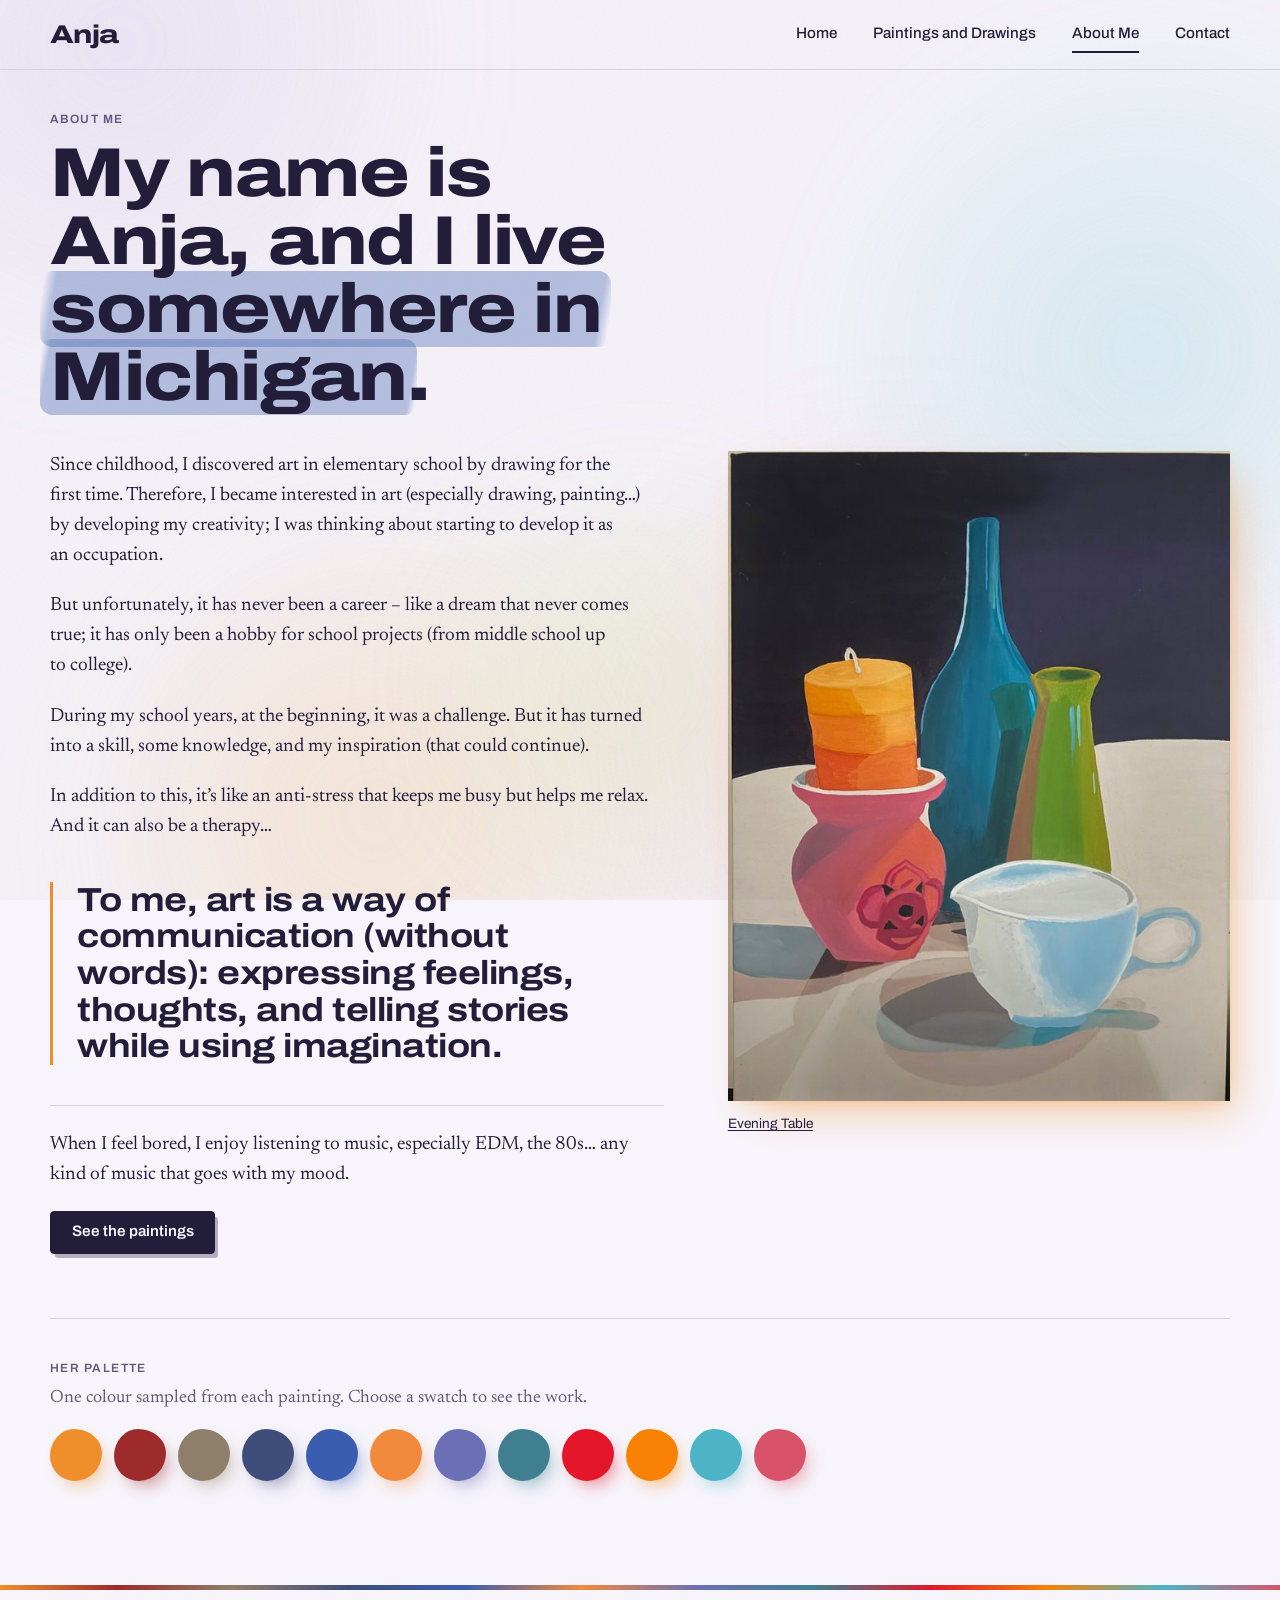
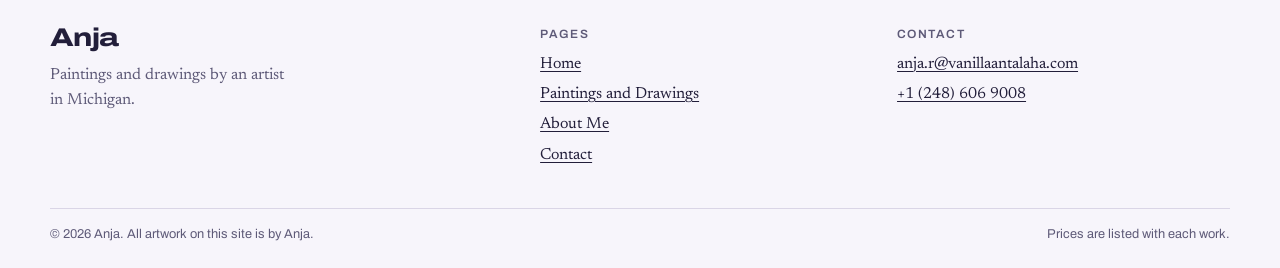
==== about.html @ b8c17cd6 "Prepare for listed prices Replace "Price on request" with a "Price coming soon" placeholder, drop th" ====
<!DOCTYPE html>
<html lang="en">
<head>
  <meta charset="utf-8">
  <meta name="viewport" content="width=device-width, initial-scale=1">
  <title>About Me | Anja</title>
  <meta name="description" content="Anja lives in Michigan. Art has been a hobby since her first drawing in elementary school, and a way of communicating without words.">
  <meta property="og:type" content="website">
  <meta property="og:title" content="About Me | Anja">
  <meta property="og:description" content="Anja lives in Michigan. Art has been a hobby since her first drawing in elementary school, and a way of communicating without words.">
  <meta property="og:image" content="images/og.jpg">
  <meta name="twitter:card" content="summary_large_image">
  <link rel="icon" href="favicon.svg" type="image/svg+xml">
  <link rel="preconnect" href="https://fonts.googleapis.com">
  <link rel="preconnect" href="https://fonts.gstatic.com" crossorigin>
  <link href="https://fonts.googleapis.com/css2?family=Archivo:ital,wdth,wght@0,100..125,400..800&amp;family=Newsreader:ital,opsz,wght@0,6..72,300..600;1,6..72,300..600&amp;display=swap" rel="stylesheet">
  <link rel="stylesheet" href="css/styles.css">
  <script>document.documentElement.classList.add('js')</script>
  <script src="js/main.js" defer></script>
</head>
<body>
  <a class="skip-link" href="#main">Skip to content</a>

  <div class="washes" aria-hidden="true">
    <span class="wash wash--1"></span>
    <span class="wash wash--2"></span>
    <span class="wash wash--3"></span>
    <span class="wash wash--4"></span>
    <span class="wash wash--5"></span>
  </div>

  <header class="site-header">
    <div class="wrap">
      <a class="wordmark" href="index.html">Anja</a>
      <button class="nav-toggle" type="button" aria-expanded="false" aria-controls="site-nav">
        <span class="nav-toggle-bars" aria-hidden="true"></span>
        <span class="nav-toggle-label">Menu</span>
      </button>
      <nav class="site-nav" id="site-nav" aria-label="Main">
        <ul role="list">
          <li><a href="index.html">Home</a></li>
          <li><a href="paintings.html">Paintings and Drawings</a></li>
          <li><a href="about.html" aria-current="page">About Me</a></li>
          <li><a href="contact.html">Contact</a></li>
        </ul>
      </nav>
    </div>
  </header>

  <main id="main">
    <div class="wrap">

      <div class="page-head">
        <p class="eyebrow">About me</p>
        <h1>My name is Anja, and I live <span class="mark" style="--accent:#3b5db0">somewhere in Michigan</span>.</h1>
      </div>

      <div class="about">
        <div class="prose">
          <p>Since childhood, I discovered art in elementary school by drawing for the first time. Therefore, I became interested in art (especially drawing, painting…) by developing my creativity; I was thinking about starting to develop it as an occupation.</p>
          <p>But unfortunately, it has never been a career – like a dream that never comes true; it has only been a hobby for school projects (from middle school up to college).</p>
          <p>During my school years, at the beginning, it was a challenge. But it has turned into a skill, some knowledge, and my inspiration (that could continue).</p>
          <p>In addition to this, it’s like an anti-stress that keeps me busy but helps me relax. And it can also be a therapy…</p>
          <blockquote class="pullquote" style="--accent:#ef8f2c">To me, art is a way of communication (without words): expressing feelings, thoughts, and telling stories while using imagination.</blockquote>
          <p class="about-music">When I feel bored, I enjoy listening to music, especially EDM, the 80s… any kind of music that goes with my mood.</p>
          <p><a class="btn" href="paintings.html">See the paintings</a></p>
        </div>

        <aside class="about-aside">
          <figure class="art-figure" style="--accent:#ef8f2c">
            <img src="images/artworks/evening-table-thumb.jpg" srcset="images/artworks/evening-table-thumb.jpg 618w, images/artworks/evening-table.jpg 1236w" sizes="(min-width: 900px) 480px, 90vw" width="618" height="800" alt="Evening Table: a candle in a pink pot beside a tall blue bottle, a green vase, and a white creamer on a white table" fetchpriority="high">
            <figcaption><a href="paintings.html#evening-table">Evening Table</a></figcaption>
          </figure>
        </aside>
      </div>

      <section class="palette-section" aria-labelledby="palette-title">
        <p class="eyebrow" id="palette-title">Her palette</p>
        <p class="muted">One colour sampled from each painting. Choose a swatch to see the work.</p>
        <ul class="palette" role="list">
            <li><a href="paintings.html#evening-table" style="--accent:#ef8f2c" title="Evening Table"><span class="visually-hidden">Evening Table</span></a></li>
            <li><a href="paintings.html#pear-and-red-bowl" style="--accent:#9e2b2b" title="Pear and Red Bowl"><span class="visually-hidden">Pear and Red Bowl</span></a></li>
            <li><a href="paintings.html#study-in-grey" style="--accent:#8f7f6a" title="Study in Grey"><span class="visually-hidden">Study in Grey</span></a></li>
            <li><a href="paintings.html#blue-sphere" style="--accent:#3f4d7a" title="Blue Sphere"><span class="visually-hidden">Blue Sphere</span></a></li>
            <li><a href="paintings.html#clouds-over-the-valley" style="--accent:#3b5db0" title="Clouds over the Valley"><span class="visually-hidden">Clouds over the Valley</span></a></li>
            <li><a href="paintings.html#skyline-at-dusk" style="--accent:#f28a3d" title="Skyline at Dusk"><span class="visually-hidden">Skyline at Dusk</span></a></li>
            <li><a href="paintings.html#blue-hills" style="--accent:#6b6fb5" title="Blue Hills"><span class="visually-hidden">Blue Hills</span></a></li>
            <li><a href="paintings.html#current" style="--accent:#3f7f8f" title="Current"><span class="visually-hidden">Current</span></a></li>
            <li><a href="paintings.html#quilt-star" style="--accent:#e3162a" title="Quilt Star"><span class="visually-hidden">Quilt Star</span></a></li>
            <li><a href="paintings.html#arches" style="--accent:#f98104" title="Arches"><span class="visually-hidden">Arches</span></a></li>
            <li><a href="paintings.html#blue-lily" style="--accent:#4db3c6" title="Blue Lily"><span class="visually-hidden">Blue Lily</span></a></li>
            <li><a href="paintings.html#two-tulips" style="--accent:#d8536a" title="Two Tulips"><span class="visually-hidden">Two Tulips</span></a></li>
        </ul>
      </section>

    </div>
  </main>

  <footer class="site-footer">
    <div class="wrap">
      <div class="footer-grid">
        <div>
          <a class="wordmark" href="index.html">Anja</a>
          <p class="footer-note">Paintings and drawings by an artist in Michigan.</p>
        </div>
        <div>
          <p class="eyebrow">Pages</p>
          <ul role="list">
            <li><a href="index.html">Home</a></li>
            <li><a href="paintings.html">Paintings and Drawings</a></li>
            <li><a href="about.html">About Me</a></li>
            <li><a href="contact.html">Contact</a></li>
          </ul>
        </div>
        <div>
          <p class="eyebrow">Contact</p>
          <ul role="list">
            <li><a href="mailto:anja.r@vanillaantalaha.com">anja.r@vanillaantalaha.com</a></li>
            <li><a href="tel:+12486069008">+1 (248) 606 9008</a></li>
          </ul>
        </div>
      </div>
      <div class="footer-bottom">
        <span>© 2026 Anja. All artwork on this site is by Anja.</span>
        <span>Prices are listed with each work.</span>
      </div>
    </div>
  </footer>
</body>
</html>
---- css/styles.css ----
/* =============================================================
   Anja — paintings and drawings
   Light theme. Display type: Archivo. Body type: Newsreader.
   Signature: every artwork casts a shadow tinted with its own colour,
   the way objects do in Anja's still lifes.
   ============================================================= */

@layer reset, base, layout, components, utilities;

/* ---------- Reset ---------- */
@layer reset {
  *, *::before, *::after { box-sizing: border-box; }
  * { margin: 0; }
  html { -webkit-text-size-adjust: 100%; }
  body { min-height: 100dvh; }
  img, svg, picture { display: block; max-width: 100%; height: auto; }
  button, input, select, textarea { font: inherit; color: inherit; }
  button { background: none; border: 0; padding: 0; cursor: pointer; }
  ul[role="list"], ol[role="list"] { list-style: none; padding: 0; }
  a { color: inherit; }
  dialog { padding: 0; border: 0; }
  figure { margin: 0; }
}

/* ---------- Tokens and base type ---------- */
@layer base {
  :root {
    --paper: #f7f5fb;
    --paper-deep: #eeebf6;
    --ink: #221e3a;
    --ink-soft: #5e5a78;
    --line: #dad5e6;
    --lilac: #c9b8e8;
    --teal: #2c9dbb;
    --pink: #e5607c;
    --accent: var(--ink-soft);

    --font-display: "Archivo", "Helvetica Neue", Arial, sans-serif;
    --font-body: "Newsreader", Georgia, "Times New Roman", serif;

    --wrap: 1180px;
    --gutter: clamp(1rem, 4vw, 2.5rem);
    --space-1: .25rem;
    --space-2: .5rem;
    --space-3: .75rem;
    --space-4: 1rem;
    --space-5: 1.5rem;
    --space-6: 2.5rem;
    --space-7: 4rem;
    --space-8: 6.5rem;

    --dur: 520ms;
    --dur-fast: 240ms;
    --ease: cubic-bezier(.2, .7, .2, 1);
    --radius: 4px;

    color-scheme: light;
  }

  html {
    background: var(--paper);
    color: var(--ink);
    scroll-behavior: smooth;
  }
  @media (prefers-reduced-motion: reduce) {
    html { scroll-behavior: auto; }
  }

  body {
    font-family: var(--font-body);
    font-size: 1.125rem;
    font-optical-sizing: auto;
    line-height: 1.55;
    -webkit-font-smoothing: antialiased;
  }

  h1, h2, h3 {
    font-family: var(--font-display);
    font-weight: 800;
    font-stretch: 125%;
    line-height: .98;
    letter-spacing: -.02em;
    text-wrap: balance;
    overflow-wrap: break-word;
  }
  h1 { font-size: clamp(2.4rem, 5.4vw, 4.6rem); font-stretch: 118%; }
  h2 { font-size: clamp(1.9rem, 3.6vw, 3rem); font-weight: 700; font-stretch: 115%; }
  h3 { font-size: 1.25rem; font-weight: 700; font-stretch: 110%; letter-spacing: -.01em; line-height: 1.15; }
  p { text-wrap: pretty; }

  a { text-decoration-thickness: 1px; text-underline-offset: .16em; }
  a:hover { text-decoration-color: var(--accent); }

  :focus-visible { outline: 3px solid var(--ink); outline-offset: 3px; border-radius: 2px; }
  ::selection { background: var(--lilac); color: var(--ink); }

  .eyebrow {
    font-family: var(--font-display);
    font-stretch: 100%;
    font-size: .75rem;
    font-weight: 600;
    letter-spacing: .12em;
    text-transform: uppercase;
    color: var(--ink-soft);
  }
  .lede { font-size: clamp(1.2rem, 1.6vw, 1.4rem); color: var(--ink-soft); max-width: 40ch; }
  .prose { max-width: 62ch; font-size: 1.2rem; }
  .prose p + p { margin-top: 1.1em; }
  .muted { color: var(--ink-soft); }
}

/* ---------- Page layout ---------- */
@layer layout {
  .wrap { width: min(100% - 2 * var(--gutter), var(--wrap)); margin-inline: auto; }

  .skip-link {
    position: absolute; left: var(--gutter); top: -100px; z-index: 100;
    background: var(--ink); color: var(--paper);
    font-family: var(--font-display); font-weight: 600;
    padding: .6em 1em; border-radius: var(--radius); text-decoration: none;
  }
  .skip-link:focus { top: var(--space-3); }

  .site-header { position: relative; z-index: 20; padding-block: var(--space-4); border-bottom: 1px solid var(--line); }
  .site-header .wrap { display: flex; align-items: center; justify-content: space-between; gap: var(--space-4); }
  .wordmark {
    font-family: var(--font-display); font-weight: 800; font-stretch: 125%;
    font-size: 1.6rem; letter-spacing: -.02em; line-height: 1; text-decoration: none;
  }
  .site-nav ul { display: flex; gap: clamp(1rem, 3vw, 2.25rem); }
  .site-nav a {
    display: inline-block; font-family: var(--font-display); font-weight: 500; font-size: .95rem;
    text-decoration: none; padding-block: .35rem; border-bottom: 2px solid transparent;
    transition: border-color var(--dur-fast) var(--ease);
  }
  .site-nav a:hover { border-bottom-color: var(--line); }
  .site-nav a[aria-current="page"] { border-bottom-color: var(--ink); }

  .nav-toggle {
    display: none; align-items: center; gap: .6rem;
    font-family: var(--font-display); font-weight: 600; font-size: .9rem;
    padding: .5rem .8rem; border: 1.5px solid var(--line); border-radius: var(--radius);
  }
  .nav-toggle-bars { display: inline-block; width: 16px; height: 2px; background: currentColor; box-shadow: 0 -5px 0 currentColor, 0 5px 0 currentColor; }

  @media (max-width: 719px) {
    .nav-toggle { display: inline-flex; }
    html.js .site-nav {
      display: none; position: absolute; left: 0; right: 0; top: 100%;
      background: var(--paper); border-bottom: 1px solid var(--line);
      padding: var(--space-4) var(--gutter) var(--space-5);
    }
    html.js .site-nav[data-open] { display: block; }
    .site-nav ul { flex-direction: column; gap: var(--space-3); }
    .site-nav a { font-size: 1.15rem; }
    html:not(.js) .site-header .wrap { flex-wrap: wrap; }
  }

  main { padding-block: var(--space-6) var(--space-8); }
  .section + .section { margin-top: var(--space-8); }
  .section-head { display: flex; align-items: end; justify-content: space-between; flex-wrap: wrap; gap: var(--space-4); margin-bottom: var(--space-5); }
  .section-head .eyebrow { margin-bottom: var(--space-2); }
  .page-head { margin-bottom: var(--space-6); max-width: 60ch; }
  .page-head .eyebrow { margin-bottom: var(--space-3); }
  .page-head .lede { margin-top: var(--space-4); }

  .site-footer { border-top: 1px solid var(--line); padding-block: var(--space-6) var(--space-5); font-size: 1rem; }
  .footer-grid { display: grid; grid-template-columns: 1.4fr 1fr 1fr; gap: var(--space-5); }
  .footer-grid .eyebrow { margin-bottom: var(--space-2); }
  .footer-grid ul { display: grid; gap: .35rem; }
  .footer-note { color: var(--ink-soft); max-width: 30ch; margin-top: var(--space-2); }
  .footer-bottom {
    margin-top: var(--space-6); padding-top: var(--space-4); border-top: 1px solid var(--line);
    display: flex; justify-content: space-between; flex-wrap: wrap; gap: var(--space-3);
    font-family: var(--font-display); font-size: .8rem; color: var(--ink-soft);
  }
  @media (max-width: 719px) { .footer-grid { grid-template-columns: 1fr; } }
}

/* ---------- Components ---------- */
@layer components {
  /* Tinted shadows. Each of these carries its own --accent (inline or set by script). */
  .work, .shelf-item, .art-figure, .lightbox, .btn, .contact-item {
    --shadow-tint: rgba(34, 30, 58, .18);
    --shadow-tint-soft: rgba(34, 30, 58, .1);
  }
  @supports (color: color-mix(in oklab, red 50%, transparent)) {
    .work, .shelf-item, .art-figure, .lightbox, .btn, .contact-item {
      --shadow-tint: color-mix(in oklab, var(--accent) 46%, transparent);
      --shadow-tint-soft: color-mix(in oklab, var(--accent) 24%, transparent);
    }
  }

  /* Buttons */
  .btn {
    display: inline-flex; align-items: center; gap: .5em;
    font-family: var(--font-display); font-weight: 600; font-size: .95rem; line-height: 1;
    padding: .85em 1.35em; border-radius: var(--radius);
    background: var(--ink); color: var(--paper); text-decoration: none;
    border: 1.5px solid var(--ink);
    box-shadow: 4px 5px 0 -1px var(--shadow-tint);
    transition: transform var(--dur-fast) var(--ease), box-shadow var(--dur-fast) var(--ease);
  }
  .btn:hover { transform: translate(-1px, -2px); box-shadow: 7px 9px 0 -1px var(--shadow-tint); }
  .btn:active { transform: none; box-shadow: 2px 2px 0 -1px var(--shadow-tint); }
  .btn--ghost { background: transparent; color: var(--ink); }
  .btn--small { font-size: .85rem; padding: .7em 1.1em; }

  /* Hero: her words, and three works standing on a table */
  .hero {
    display: grid; grid-template-columns: 1fr 1.15fr;
    gap: clamp(var(--space-6), 5vw, var(--space-8));
    align-items: center; padding-block: var(--space-4) var(--space-6);
  }
  .hero h1 { font-size: clamp(2.1rem, 4.3vw, 3.9rem); }
  .hero-attrib { margin-top: var(--space-4); font-family: var(--font-display); font-weight: 500; font-size: 1.05rem; color: var(--ink-soft); }
  .hero-sub { margin-top: var(--space-5); }
  .hero-actions { display: flex; flex-wrap: wrap; gap: var(--space-3); margin-top: var(--space-6); }

  .shelf { position: relative; isolation: isolate; aspect-ratio: 5 / 4; --table: 12%; }
  .shelf::before {
    content: ""; position: absolute; z-index: 0; left: -6%; right: -6%; bottom: var(--table);
    height: 1px; background: var(--line);
  }
  .shelf::after {
    content: ""; position: absolute; z-index: 0; left: -6%; right: -6%; bottom: 0; height: var(--table);
    background: linear-gradient(90deg, rgba(201, 184, 232, .5), rgba(44, 157, 187, .26) 55%, rgba(229, 96, 124, .22));
    -webkit-mask-image: linear-gradient(#000, transparent);
    mask-image: linear-gradient(#000, transparent);
  }
  .shelf-item {
    position: absolute; bottom: var(--table); left: var(--x); width: var(--w); z-index: var(--z, 1);
    transform: rotate(var(--rot, 0deg)); transform-origin: 50% 100%;
  }
  .shelf-item img { width: 100%; box-shadow: 12px 18px 36px -12px var(--shadow-tint), 3px 5px 10px -4px var(--shadow-tint-soft); }

  @media (max-width: 899px) {
    .hero { grid-template-columns: 1fr; }
    .shelf { max-width: 560px; margin-top: var(--space-5); }
  }
  @media (prefers-reduced-motion: no-preference) {
    html.js .shelf-item { animation: land 900ms var(--ease) both; animation-delay: var(--delay, 0ms); }
    html.js .shelf-item img { animation: settle 900ms var(--ease) both; animation-delay: var(--delay, 0ms); }
    @keyframes land {
      from { opacity: 0; transform: translateY(-32px) rotate(var(--rot, 0deg)); }
      to { opacity: 1; transform: translateY(0) rotate(var(--rot, 0deg)); }
    }
    @keyframes settle {
      from { box-shadow: 2px 3px 6px -3px var(--shadow-tint), 0 0 0 0 var(--shadow-tint-soft); }
      to { box-shadow: 12px 18px 36px -12px var(--shadow-tint), 3px 5px 10px -4px var(--shadow-tint-soft); }
    }
  }

  /* Work cards */
  .works { display: grid; grid-template-columns: 1fr; gap: var(--space-7) var(--space-5); grid-auto-flow: dense; }
  @media (min-width: 640px) {
    .works { grid-template-columns: repeat(2, 1fr); }
    .work--landscape { grid-column: span 2; }
  }
  @media (min-width: 1024px) { .works { grid-template-columns: repeat(3, 1fr); } }
  .works--featured { gap: var(--space-6) var(--space-5); grid-template-columns: repeat(2, 1fr); }
  @media (min-width: 900px) { .works--featured { grid-template-columns: repeat(4, 1fr); } }
  .works--featured .work--landscape { grid-column: auto; }

  .work { display: flex; flex-direction: column; gap: var(--space-3); }
  .work-link { display: block; text-decoration: none; }
  /* The frame keeps every card the same height; the painting is centred inside it
     with absolute positioning so its percentage caps resolve against the frame. */
  .work-frame { position: relative; aspect-ratio: 4 / 5; }
  .work--landscape .work-frame { aspect-ratio: 8 / 5; }
  .works--featured .work--landscape .work-frame { aspect-ratio: 4 / 5; }
  .work-frame img {
    position: absolute; inset: 0; margin: auto;
    max-width: 90%; max-height: 90%; width: auto; height: auto;
    box-shadow: 10px 16px 32px -10px var(--shadow-tint), 2px 4px 8px -4px var(--shadow-tint-soft);
    transition: transform var(--dur-fast) var(--ease), box-shadow var(--dur-fast) var(--ease);
  }
  .work-link:hover img, .work-link:focus-visible img {
    transform: translateY(-6px);
    box-shadow: 18px 30px 46px -14px var(--shadow-tint-soft), 6px 10px 16px -8px var(--shadow-tint-soft);
  }
  .work-title { margin-top: var(--space-2); }
  .work-link:hover .work-title { text-decoration: underline; text-decoration-color: var(--accent); text-decoration-thickness: 2px; text-underline-offset: .12em; }
  .work-meta { display: flex; justify-content: space-between; gap: var(--space-3); font-family: var(--font-display); font-size: .85rem; color: var(--ink-soft); }
  .work-price { font-weight: 600; color: var(--ink); }
  @media (max-width: 639px) {
    .works--featured .work-meta { flex-direction: column; align-items: flex-start; gap: .15rem; }
  }
  .work-desc { font-size: 1rem; color: var(--ink-soft); }
  .work-actions { margin-top: auto; padding-top: var(--space-2); }

  /* Filters */
  .filters { display: flex; flex-wrap: wrap; align-items: center; gap: var(--space-2); margin-bottom: var(--space-6); }
  .chip {
    font-family: var(--font-display); font-weight: 600; font-size: .85rem;
    padding: .55em 1em; border: 1.5px solid var(--line); border-radius: 999px;
    transition: background-color var(--dur-fast), color var(--dur-fast), border-color var(--dur-fast);
  }
  .chip:hover { border-color: var(--ink-soft); }
  .chip[aria-pressed="true"] { background: var(--ink); color: var(--paper); border-color: var(--ink); }
  .filter-count { margin-left: auto; font-family: var(--font-display); font-size: .85rem; color: var(--ink-soft); }
  html:not(.js) .filters { display: none; }

  /* Lightbox */
  .lightbox { width: 100dvw; height: 100dvh; max-width: none; max-height: none; background: transparent; color: var(--ink); overflow: hidden; }
  .lightbox::backdrop { background: transparent; }
  .lightbox-tint { position: fixed; inset: 0; background: var(--paper); }
  @supports (color: color-mix(in oklab, red 50%, transparent)) {
    .lightbox-tint { background: color-mix(in oklab, var(--accent) 14%, var(--paper)); }
  }
  .lightbox-body {
    position: relative; z-index: 1; height: 100%;
    width: min(100% - 2 * var(--gutter), var(--wrap)); margin-inline: auto;
    display: grid; grid-template-columns: 1.25fr 1fr; gap: var(--space-7);
    align-items: center; padding-block: var(--space-7);
  }
  .lightbox-figure { display: grid; place-items: center; height: 100%; min-height: 0; }
  .lightbox-figure img {
    max-width: 100%; max-height: min(78dvh, 100%); width: auto; height: auto;
    box-shadow: 18px 26px 50px -14px var(--shadow-tint), 4px 8px 14px -6px var(--shadow-tint-soft);
  }
  .lightbox-info { max-width: 42ch; }
  .lightbox-info h2 { margin-top: var(--space-2); font-size: clamp(1.9rem, 3vw, 2.6rem); }
  .lightbox-info h2:focus-visible { outline: none; }
  .lightbox-desc { margin-top: var(--space-4); }
  .lightbox-price { margin-top: var(--space-4); font-family: var(--font-display); font-weight: 600; }
  .lightbox-actions { margin-top: var(--space-5); display: flex; flex-wrap: wrap; align-items: center; gap: var(--space-3); }
  .lightbox-email { font-size: .95rem; color: var(--ink-soft); }
  .lightbox-close {
    position: absolute; top: var(--space-4); right: 0; z-index: 2;
    display: inline-flex; align-items: center; gap: .5rem;
    font-family: var(--font-display); font-weight: 600; font-size: .9rem;
    padding: .5rem .8rem; border: 1.5px solid var(--line); border-radius: var(--radius); background: var(--paper);
  }
  .lightbox-close:hover { border-color: var(--ink); }
  .lightbox-nav { position: absolute; bottom: var(--space-4); right: 0; display: flex; align-items: center; gap: var(--space-2); font-family: var(--font-display); font-size: .85rem; color: var(--ink-soft); }
  .lightbox-nav button { width: 44px; height: 44px; display: grid; place-items: center; border: 1.5px solid var(--line); border-radius: 999px; background: var(--paper); }
  .lightbox-nav button:hover { border-color: var(--ink); }
  .lightbox-nav svg { width: 18px; height: 18px; }
  @media (max-width: 899px) {
    .lightbox { overflow: auto; }
    .lightbox-body { grid-template-columns: 1fr; height: auto; min-height: 100%; align-content: start; gap: var(--space-5); padding-block: var(--space-7) var(--space-7); }
    .lightbox-figure { height: auto; }
    .lightbox-figure img { max-height: 56dvh; }
    .lightbox-nav { position: static; margin-top: var(--space-4); }
  }
  body:has(dialog[open]) { overflow: hidden; }
  @media (prefers-reduced-motion: no-preference) {
    .lightbox[open] .lightbox-tint { animation: fade var(--dur) var(--ease) both; }
    .lightbox[open] .lightbox-figure img { animation: rise var(--dur) var(--ease) both; }
    .lightbox[open] .lightbox-info { animation: fade var(--dur) var(--ease) both; animation-delay: 80ms; }
    @keyframes fade { from { opacity: 0; } to { opacity: 1; } }
    @keyframes rise { from { opacity: 0; transform: translateY(16px); } to { opacity: 1; transform: none; } }
  }

  /* Standalone artwork figure (About, Contact, Home teaser) */
  .art-figure { display: grid; gap: var(--space-3); }
  .art-figure img { box-shadow: 14px 20px 40px -12px var(--shadow-tint), 3px 6px 12px -5px var(--shadow-tint-soft); }
  .art-figure figcaption { font-family: var(--font-display); font-size: .85rem; color: var(--ink-soft); }
  .art-figure figcaption a { color: var(--ink); }

  /* About */
  .about { display: grid; grid-template-columns: 1.1fr .9fr; gap: var(--space-7); align-items: start; }
  .about-aside { position: sticky; top: var(--space-5); }
  .pullquote {
    margin-block: var(--space-6); padding-left: var(--space-5); border-left: 3px solid var(--accent);
    font-family: var(--font-display); font-weight: 700; font-stretch: 115%;
    font-size: clamp(1.5rem, 2.6vw, 2.2rem); line-height: 1.1; letter-spacing: -.015em; text-wrap: balance;
  }
  .about-music { margin-top: var(--space-6); padding-top: var(--space-5); border-top: 1px solid var(--line); }
  @media (max-width: 899px) {
    .about { grid-template-columns: 1fr; }
    .about-aside { position: static; max-width: 480px; }
  }

  /* Contact */
  .contact { display: grid; grid-template-columns: 1fr 1fr; gap: var(--space-7); align-items: start; }
  .contact-list { display: grid; gap: var(--space-6); }
  .contact-item .eyebrow { margin-bottom: var(--space-2); }
  .contact-link {
    display: inline-block; font-family: var(--font-display); font-weight: 700; font-stretch: 110%;
    font-size: clamp(1.35rem, 2.8vw, 2.1rem); letter-spacing: -.015em; line-height: 1.15;
    text-decoration: none; border-bottom: 3px solid var(--line); overflow-wrap: anywhere;
    transition: border-color var(--dur-fast) var(--ease);
  }
  .contact-link:hover { border-bottom-color: var(--accent); }
  .contact-actions { margin-top: var(--space-3); display: flex; gap: var(--space-3); flex-wrap: wrap; }
  .contact-note { color: var(--ink-soft); max-width: 36ch; }
  @media (max-width: 899px) {
    .contact { grid-template-columns: 1fr; }
    .contact .art-figure { max-width: 480px; }
  }

  /* Home: about teaser and contact band */
  .teaser { display: grid; grid-template-columns: .8fr 1.2fr; gap: var(--space-7); align-items: center; }
  .teaser .prose { font-size: 1.25rem; }
  .teaser .btn { margin-top: var(--space-5); }
  @media (max-width: 899px) {
    .teaser { grid-template-columns: 1fr; }
    .teaser .art-figure { max-width: 420px; }
  }
  .band {
    display: flex; flex-wrap: wrap; align-items: center; justify-content: space-between; gap: var(--space-5);
    padding: var(--space-6); background: var(--paper-deep); border-radius: 8px;
  }
  .band h2 { font-size: clamp(1.6rem, 2.8vw, 2.4rem); }
  .band p { margin-top: var(--space-2); color: var(--ink-soft); }
  .band-contact { display: grid; gap: var(--space-2); font-family: var(--font-display); font-weight: 600; }
  .band-contact a { text-decoration: none; border-bottom: 2px solid var(--line); }
  .band-contact a:hover { border-bottom-color: var(--ink); }
}

/* ---------- Utilities ---------- */
@layer utilities {
  .visually-hidden {
    position: absolute !important; width: 1px; height: 1px; margin: -1px; padding: 0;
    overflow: hidden; clip: rect(0 0 0 0); clip-path: inset(50%); white-space: nowrap; border: 0;
  }
  [hidden] { display: none !important; }
  @media (prefers-reduced-motion: no-preference) {
    html.js .reveal { opacity: 0; transform: translateY(14px); transition: opacity var(--dur) var(--ease), transform var(--dur) var(--ease); }
    html.js .reveal.is-visible { opacity: 1; transform: none; }
  }
}

/* =============================================================
   Expressive layer: washes, grain, brushstroke, ribbon, tilt,
   cursor, marks, palette. All motion sits behind reduced-motion.
   ============================================================= */
@layer base {
  body { overflow-x: clip; position: relative; }
  /* Paper grain over everything (the lightbox lives in the top layer above it) */
  body::after {
    content: ""; position: fixed; inset: 0; z-index: 50; pointer-events: none;
    opacity: .32; mix-blend-mode: multiply; background-size: 220px 220px;
    background-image: url("data:image/svg+xml,%3Csvg xmlns='http://www.w3.org/2000/svg' width='220' height='220'%3E%3Cfilter id='n'%3E%3CfeTurbulence type='fractalNoise' baseFrequency='.9' numOctaves='2' stitchTiles='stitch'/%3E%3CfeColorMatrix values='0 0 0 0 0  0 0 0 0 0  0 0 0 0 0  0 0 0 .09 0'/%3E%3C/filter%3E%3Crect width='100%25' height='100%25' filter='url(%23n)'/%3E%3C/svg%3E");
  }
}

@layer components {
  /* Drifting watercolor washes behind the page */
  .washes { position: fixed; inset: 0; z-index: -1; overflow: hidden; pointer-events: none; }
  .wash {
    position: absolute; width: 52vmax; height: 52vmax; border-radius: 50%;
    filter: blur(64px); opacity: .27; will-change: transform;
    background: radial-gradient(circle at 45% 45%, var(--c), transparent 66%);
  }
  .wash--1 { --c: #c9b8e8; top: -20vmax; left: -14vmax; }
  .wash--2 { --c: #7fd0e2; top: 4vmax; right: -18vmax; }
  .wash--3 { --c: #f7b86e; bottom: -22vmax; left: 6vmax; }
  .wash--4 { --c: #f4a3b6; bottom: -16vmax; right: 2vmax; }
  .wash--5 { --c: #cde68a; top: 38vmax; left: 34vmax; width: 34vmax; height: 34vmax; opacity: .26; }
  @media (prefers-reduced-motion: no-preference) {
    .wash { animation: drift 40s ease-in-out infinite alternate; }
    .wash--2 { animation-duration: 52s; animation-delay: -14s; }
    .wash--3 { animation-duration: 46s; animation-delay: -6s; }
    .wash--4 { animation-duration: 58s; animation-delay: -22s; }
    .wash--5 { animation-duration: 36s; animation-delay: -9s; }
    @keyframes drift {
      from { transform: translate(0, 0) scale(1); }
      50% { transform: translate(7vmax, -5vmax) scale(1.18); }
      to { transform: translate(-5vmax, 7vmax) scale(.94); }
    }
  }

  /* Hero: words rise in one by one, then a brushstroke draws itself under her last words */
  .w { display: inline-block; }
  @media (prefers-reduced-motion: no-preference) {
    html.js h1 .w { opacity: 0; transform: translateY(.45em) rotate(1.5deg); animation: word-rise 700ms var(--ease) forwards; animation-delay: calc(var(--i, 0) * 55ms); }
    @keyframes word-rise { to { opacity: 1; transform: none; } }
  }
  .stroke { position: relative; display: inline-block; isolation: isolate; white-space: nowrap; }
  .stroke-svg { position: absolute; z-index: -1; left: -3%; bottom: -.06em; width: 106%; max-width: none; height: .38em; overflow: visible; }
  .stroke-svg path {
    fill: none; stroke: #ef8f2c; stroke-width: 12; stroke-linecap: round; stroke-linejoin: round;
    vector-effect: non-scaling-stroke; opacity: .8;
  }
  @media (prefers-reduced-motion: no-preference) {
    html.js .stroke-svg path { stroke-dasharray: 100; stroke-dashoffset: 100; animation: draw 1s var(--ease) 900ms forwards; }
    @keyframes draw { to { stroke-dashoffset: 0; } }
  }

  /* Hero shelf: the paintings shift with the cursor at three depths */
  .shelf-item img {
    transform: translate(calc(var(--px, 0) * var(--depth, 8) * 1px), calc(var(--py, 0) * var(--depth, 8) * 1px));
    transition: transform 600ms cubic-bezier(.2, .8, .2, 1);
  }

  /* Slanted ribbon of her subjects */
  .ribbon-wrap { overflow: clip; padding-block: var(--space-6) var(--space-6); }
  .ribbon-wrap + .section { margin-top: var(--space-4); }
  .ribbon {
    width: 110vw; margin-left: calc(50% - 55vw); transform: rotate(-2deg);
    background: var(--ink); color: var(--paper); overflow: hidden; padding-block: .55em;
    box-shadow: 8px 12px 0 -2px rgba(201, 184, 232, .55);
  }
  .ribbon-track { display: flex; width: max-content; gap: 0; }
  .ribbon-track span {
    display: inline-flex; align-items: center; gap: 1.2rem; padding-right: 1.2rem;
    font-family: var(--font-display); font-weight: 700; font-stretch: 122%; letter-spacing: -.01em;
    font-size: clamp(1.4rem, 3.4vw, 2.6rem); line-height: 1; white-space: nowrap;
  }
  .ribbon-track i { width: .5em; height: .5em; border-radius: 50%; background: var(--dot); flex: none; }
  @media (prefers-reduced-motion: no-preference) {
    .ribbon-track { animation: ticker 34s linear infinite; }
    .ribbon:hover .ribbon-track { animation-play-state: paused; }
    @keyframes ticker { to { transform: translateX(-50%); } }
  }

  /* Gallery cards: perspective tilt that follows the cursor; staggered reveal */
  .work-frame { perspective: 900px; }
  .work-frame img {
    transform: translateY(var(--lift, 0px)) rotateX(var(--rx, 0deg)) rotateY(var(--ry, 0deg));
    transition: transform 220ms var(--ease), box-shadow 260ms var(--ease);
  }
  .work-link:hover .work-frame, .work-link:focus-visible .work-frame { --lift: -8px; }
  .work-link:hover img, .work-link:focus-visible img {
    transform: translateY(var(--lift, 0px)) rotateX(var(--rx, 0deg)) rotateY(var(--ry, 0deg));
  }
  .work-swatch { display: inline-block; width: .7em; height: .7em; border-radius: 50%; background: var(--accent); margin-right: .45em; vertical-align: -.02em; }

  /* Filter chips carry their subject's colour */
  .chip[data-filter]:not([data-filter="all"])::before { content: ""; display: inline-block; width: .55em; height: .55em; border-radius: 50%; margin-right: .5em; background: var(--dot, var(--ink-soft)); vertical-align: .02em; }
  .chip[data-filter="still-life"] { --dot: #ef8f2c; }
  .chip[data-filter="landscape"] { --dot: #3b5db0; }
  .chip[data-filter="abstract"] { --dot: #e3162a; }
  .chip[data-filter="flowers"] { --dot: #d8536a; }

  /* Lightbox: the colour blooms out from the centre */
  @media (prefers-reduced-motion: no-preference) {
    .lightbox[open] .lightbox-tint { animation: bloom 700ms var(--ease) both; }
    @keyframes bloom { from { clip-path: circle(0% at 50% 50%); } to { clip-path: circle(120% at 50% 50%); } }
  }

  /* Marker highlight inside headings */
  .mark {
    padding: 0 .14em; margin: 0 -.14em; border-radius: .18em; box-decoration-break: clone; -webkit-box-decoration-break: clone;
    background: linear-gradient(100deg, transparent 1%, var(--mark) 3%, var(--mark) 97%, transparent 99%);
    --mark: rgba(201, 184, 232, .55);
  }
  @supports (color: color-mix(in oklab, red 50%, transparent)) {
    .mark { --mark: color-mix(in oklab, var(--accent) 34%, transparent); }
  }

  /* Standalone figures float gently */
  @media (prefers-reduced-motion: no-preference) {
    .art-figure img { animation: float 7s ease-in-out infinite; }
    @keyframes float { 50% { transform: translateY(-9px); } }
  }

  /* Palette strip: one swatch per painting */
  .palette-section { margin-top: var(--space-7); padding-top: var(--space-6); border-top: 1px solid var(--line); }
  .palette-section .eyebrow { margin-bottom: var(--space-2); }
  .palette { display: flex; flex-wrap: wrap; gap: var(--space-3); margin-top: var(--space-4); }
  .palette a {
    display: block; width: 52px; height: 52px; background: var(--accent);
    border-radius: 46% 54% 52% 48% / 52% 46% 54% 48%;
    box-shadow: 6px 9px 18px -6px var(--shadow-tint);
    transition: transform var(--dur-fast) var(--ease), border-radius var(--dur) var(--ease);
  }
  .palette a { --shadow-tint: rgba(34, 30, 58, .25); }
  @supports (color: color-mix(in oklab, red 50%, transparent)) { .palette a { --shadow-tint: color-mix(in oklab, var(--accent) 55%, transparent); } }
  .palette a:hover, .palette a:focus-visible { transform: translateY(-6px) rotate(-6deg); border-radius: 50%; }

  /* Footer: a bar of all twelve accents */
  .site-footer { border-top: 0; position: relative; }
  .site-footer::before {
    content: ""; position: absolute; top: 0; left: 0; right: 0; height: 5px;
    background: linear-gradient(90deg, #ef8f2c, #9e2b2b, #8f7f6a, #3f4d7a, #3b5db0, #f28a3d, #6b6fb5, #3f7f8f, #e3162a, #f98104, #4db3c6, #d8536a);
  }

  /* Cursor ring that takes each painting's colour (pointer devices only) */
  .cursor { display: none; }
  @media (hover: hover) and (pointer: fine) {
    .cursor {
      display: block; position: fixed; top: 0; left: 0; z-index: 60; pointer-events: none;
      width: 14px; height: 14px; border-radius: 50%; border: 2px solid var(--ink);
      transform: translate(-50%, -50%); opacity: 0; mix-blend-mode: multiply;
      transition: width 260ms var(--ease), height 260ms var(--ease), background-color 260ms, border-color 260ms, opacity 300ms;
    }
    .cursor.is-on { opacity: .9; }
    .cursor.is-art { width: 48px; height: 48px; background: var(--accent); border-color: transparent; opacity: .6; }
  }
}

@layer utilities {
  @media (prefers-reduced-motion: no-preference) {
    html.js .reveal { transition-delay: calc(var(--i, 0) * 70ms); }
  }
}
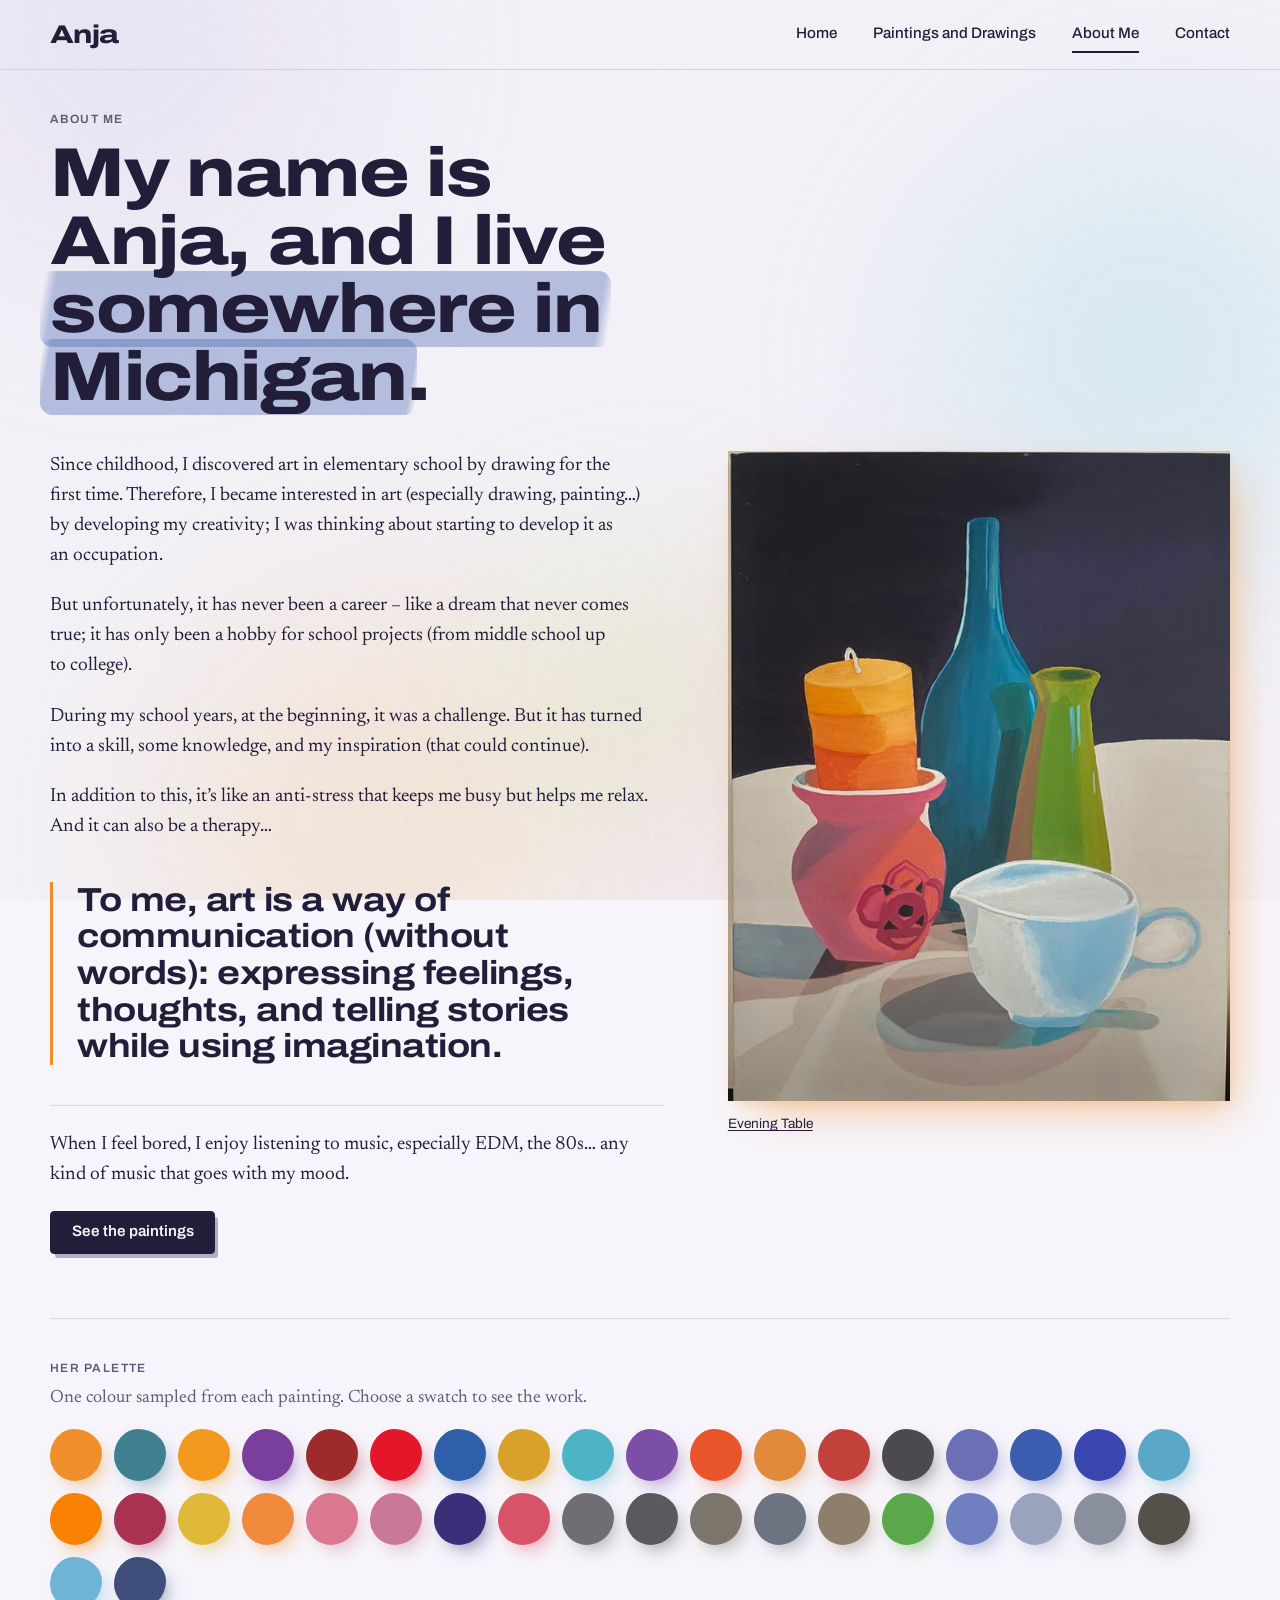
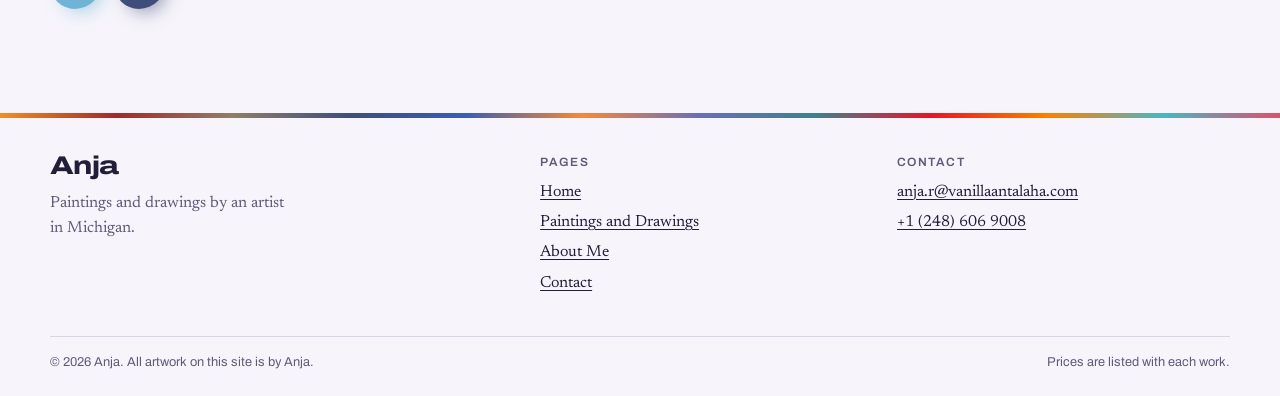
==== commit d27cd25f: "Add 26 new works and a data-driven gallery The gallery now holds 38 works in six subjects (new: Figu" ====
--- a/about.html
+++ b/about.html
@@ -77,20 +77,46 @@
       <section class="palette-section" aria-labelledby="palette-title">
         <p class="eyebrow" id="palette-title">Her palette</p>
         <p class="muted">One colour sampled from each painting. Choose a swatch to see the work.</p>
-        <ul class="palette" role="list">
+        <ul class="palette" role="list"><!-- palette:start -->
             <li><a href="paintings.html#evening-table" style="--accent:#ef8f2c" title="Evening Table"><span class="visually-hidden">Evening Table</span></a></li>
+            <li><a href="paintings.html#current" style="--accent:#3f7f8f" title="Current"><span class="visually-hidden">Current</span></a></li>
+            <li><a href="paintings.html#lilac-street" style="--accent:#f39a1e" title="Lilac Street"><span class="visually-hidden">Lilac Street</span></a></li>
+            <li><a href="paintings.html#blue-hair" style="--accent:#7a3f9d" title="Blue Hair"><span class="visually-hidden">Blue Hair</span></a></li>
             <li><a href="paintings.html#pear-and-red-bowl" style="--accent:#9e2b2b" title="Pear and Red Bowl"><span class="visually-hidden">Pear and Red Bowl</span></a></li>
+            <li><a href="paintings.html#quilt-star" style="--accent:#e3162a" title="Quilt Star"><span class="visually-hidden">Quilt Star</span></a></li>
+            <li><a href="paintings.html#moon-and-tear" style="--accent:#2f5fa8" title="Moon and Tear"><span class="visually-hidden">Moon and Tear</span></a></li>
+            <li><a href="paintings.html#hookah" style="--accent:#d9a02b" title="Hookah"><span class="visually-hidden">Hookah</span></a></li>
+            <li><a href="paintings.html#blue-lily" style="--accent:#4db3c6" title="Blue Lily"><span class="visually-hidden">Blue Lily</span></a></li>
+            <li><a href="paintings.html#violet-skyline" style="--accent:#7b4fa6" title="Violet Skyline"><span class="visually-hidden">Violet Skyline</span></a></li>
+            <li><a href="paintings.html#waves-of-color" style="--accent:#e8552b" title="Waves of Color"><span class="visually-hidden">Waves of Color</span></a></li>
+            <li><a href="paintings.html#panda-and-friends" style="--accent:#e08a3c" title="Panda and Friends"><span class="visually-hidden">Panda and Friends</span></a></li>
+            <li><a href="paintings.html#clown-on-a-swing" style="--accent:#c2413b" title="Clown on a Swing"><span class="visually-hidden">Clown on a Swing</span></a></li>
+            <li><a href="paintings.html#pitcher-and-bottle" style="--accent:#4a4a4f" title="Pitcher and Bottle"><span class="visually-hidden">Pitcher and Bottle</span></a></li>
+            <li><a href="paintings.html#blue-hills" style="--accent:#6b6fb5" title="Blue Hills"><span class="visually-hidden">Blue Hills</span></a></li>
+            <li><a href="paintings.html#clouds-over-the-valley" style="--accent:#3b5db0" title="Clouds over the Valley"><span class="visually-hidden">Clouds over the Valley</span></a></li>
+            <li><a href="paintings.html#nine-prints" style="--accent:#3a46b0" title="Nine Prints"><span class="visually-hidden">Nine Prints</span></a></li>
+            <li><a href="paintings.html#eggs-on-a-cloth" style="--accent:#5aa7c7" title="Eggs on a Cloth"><span class="visually-hidden">Eggs on a Cloth</span></a></li>
+            <li><a href="paintings.html#arches" style="--accent:#f98104" title="Arches"><span class="visually-hidden">Arches</span></a></li>
+            <li><a href="paintings.html#overlapping-vessels" style="--accent:#a8324f" title="Overlapping Vessels"><span class="visually-hidden">Overlapping Vessels</span></a></li>
+            <li><a href="paintings.html#banana-and-apple" style="--accent:#e0b93a" title="Banana and Apple"><span class="visually-hidden">Banana and Apple</span></a></li>
+            <li><a href="paintings.html#skyline-at-dusk" style="--accent:#f28a3d" title="Skyline at Dusk"><span class="visually-hidden">Skyline at Dusk</span></a></li>
+            <li><a href="paintings.html#mask-and-clown" style="--accent:#d9788f" title="Mask and Clown"><span class="visually-hidden">Mask and Clown</span></a></li>
+            <li><a href="paintings.html#color-windows" style="--accent:#c9789a" title="Color Windows"><span class="visually-hidden">Color Windows</span></a></li>
+            <li><a href="paintings.html#wine-bag-and-shoe" style="--accent:#3b2f7a" title="Wine, Bag, and Shoe"><span class="visually-hidden">Wine, Bag, and Shoe</span></a></li>
+            <li><a href="paintings.html#two-tulips" style="--accent:#d8536a" title="Two Tulips"><span class="visually-hidden">Two Tulips</span></a></li>
+            <li><a href="paintings.html#pattern-study" style="--accent:#6e6e73" title="Pattern Study"><span class="visually-hidden">Pattern Study</span></a></li>
+            <li><a href="paintings.html#dark-vessel" style="--accent:#5a5a5e" title="Dark Vessel"><span class="visually-hidden">Dark Vessel</span></a></li>
+            <li><a href="paintings.html#coffee-pot" style="--accent:#7d756b" title="Coffee Pot"><span class="visually-hidden">Coffee Pot</span></a></li>
+            <li><a href="paintings.html#pattern-in-grey" style="--accent:#6b7480" title="Pattern in Grey"><span class="visually-hidden">Pattern in Grey</span></a></li>
             <li><a href="paintings.html#study-in-grey" style="--accent:#8f7f6a" title="Study in Grey"><span class="visually-hidden">Study in Grey</span></a></li>
+            <li><a href="paintings.html#melon-and-orange" style="--accent:#5aa84a" title="Melon and Orange"><span class="visually-hidden">Melon and Orange</span></a></li>
+            <li><a href="paintings.html#blue-jug-and-striped-pot" style="--accent:#6f7fc0" title="Blue Jug and Striped Pot"><span class="visually-hidden">Blue Jug and Striped Pot</span></a></li>
+            <li><a href="paintings.html#pale-eggs" style="--accent:#9aa3bd" title="Pale Eggs"><span class="visually-hidden">Pale Eggs</span></a></li>
+            <li><a href="paintings.html#white-drapery" style="--accent:#8a8f9e" title="White Drapery"><span class="visually-hidden">White Drapery</span></a></li>
+            <li><a href="paintings.html#empty-room" style="--accent:#55504a" title="Empty Room"><span class="visually-hidden">Empty Room</span></a></li>
+            <li><a href="paintings.html#blue-folds" style="--accent:#6fb3d6" title="Blue Folds"><span class="visually-hidden">Blue Folds</span></a></li>
             <li><a href="paintings.html#blue-sphere" style="--accent:#3f4d7a" title="Blue Sphere"><span class="visually-hidden">Blue Sphere</span></a></li>
-            <li><a href="paintings.html#clouds-over-the-valley" style="--accent:#3b5db0" title="Clouds over the Valley"><span class="visually-hidden">Clouds over the Valley</span></a></li>
-            <li><a href="paintings.html#skyline-at-dusk" style="--accent:#f28a3d" title="Skyline at Dusk"><span class="visually-hidden">Skyline at Dusk</span></a></li>
-            <li><a href="paintings.html#blue-hills" style="--accent:#6b6fb5" title="Blue Hills"><span class="visually-hidden">Blue Hills</span></a></li>
-            <li><a href="paintings.html#current" style="--accent:#3f7f8f" title="Current"><span class="visually-hidden">Current</span></a></li>
-            <li><a href="paintings.html#quilt-star" style="--accent:#e3162a" title="Quilt Star"><span class="visually-hidden">Quilt Star</span></a></li>
-            <li><a href="paintings.html#arches" style="--accent:#f98104" title="Arches"><span class="visually-hidden">Arches</span></a></li>
-            <li><a href="paintings.html#blue-lily" style="--accent:#4db3c6" title="Blue Lily"><span class="visually-hidden">Blue Lily</span></a></li>
-            <li><a href="paintings.html#two-tulips" style="--accent:#d8536a" title="Two Tulips"><span class="visually-hidden">Two Tulips</span></a></li>
-        </ul>
+          <!-- palette:end --></ul>
       </section>
 
     </div>
--- a/css/styles.css
+++ b/css/styles.css
@@ -525,6 +525,8 @@
   .chip[data-filter="landscape"] { --dot: #3b5db0; }
   .chip[data-filter="abstract"] { --dot: #e3162a; }
   .chip[data-filter="flowers"] { --dot: #d8536a; }
+  .chip[data-filter="figures"] { --dot: #7a3f9d; }
+  .chip[data-filter="drawings"] { --dot: #55504a; }
 
   /* Lightbox: the colour blooms out from the centre */
   @media (prefers-reduced-motion: no-preference) {
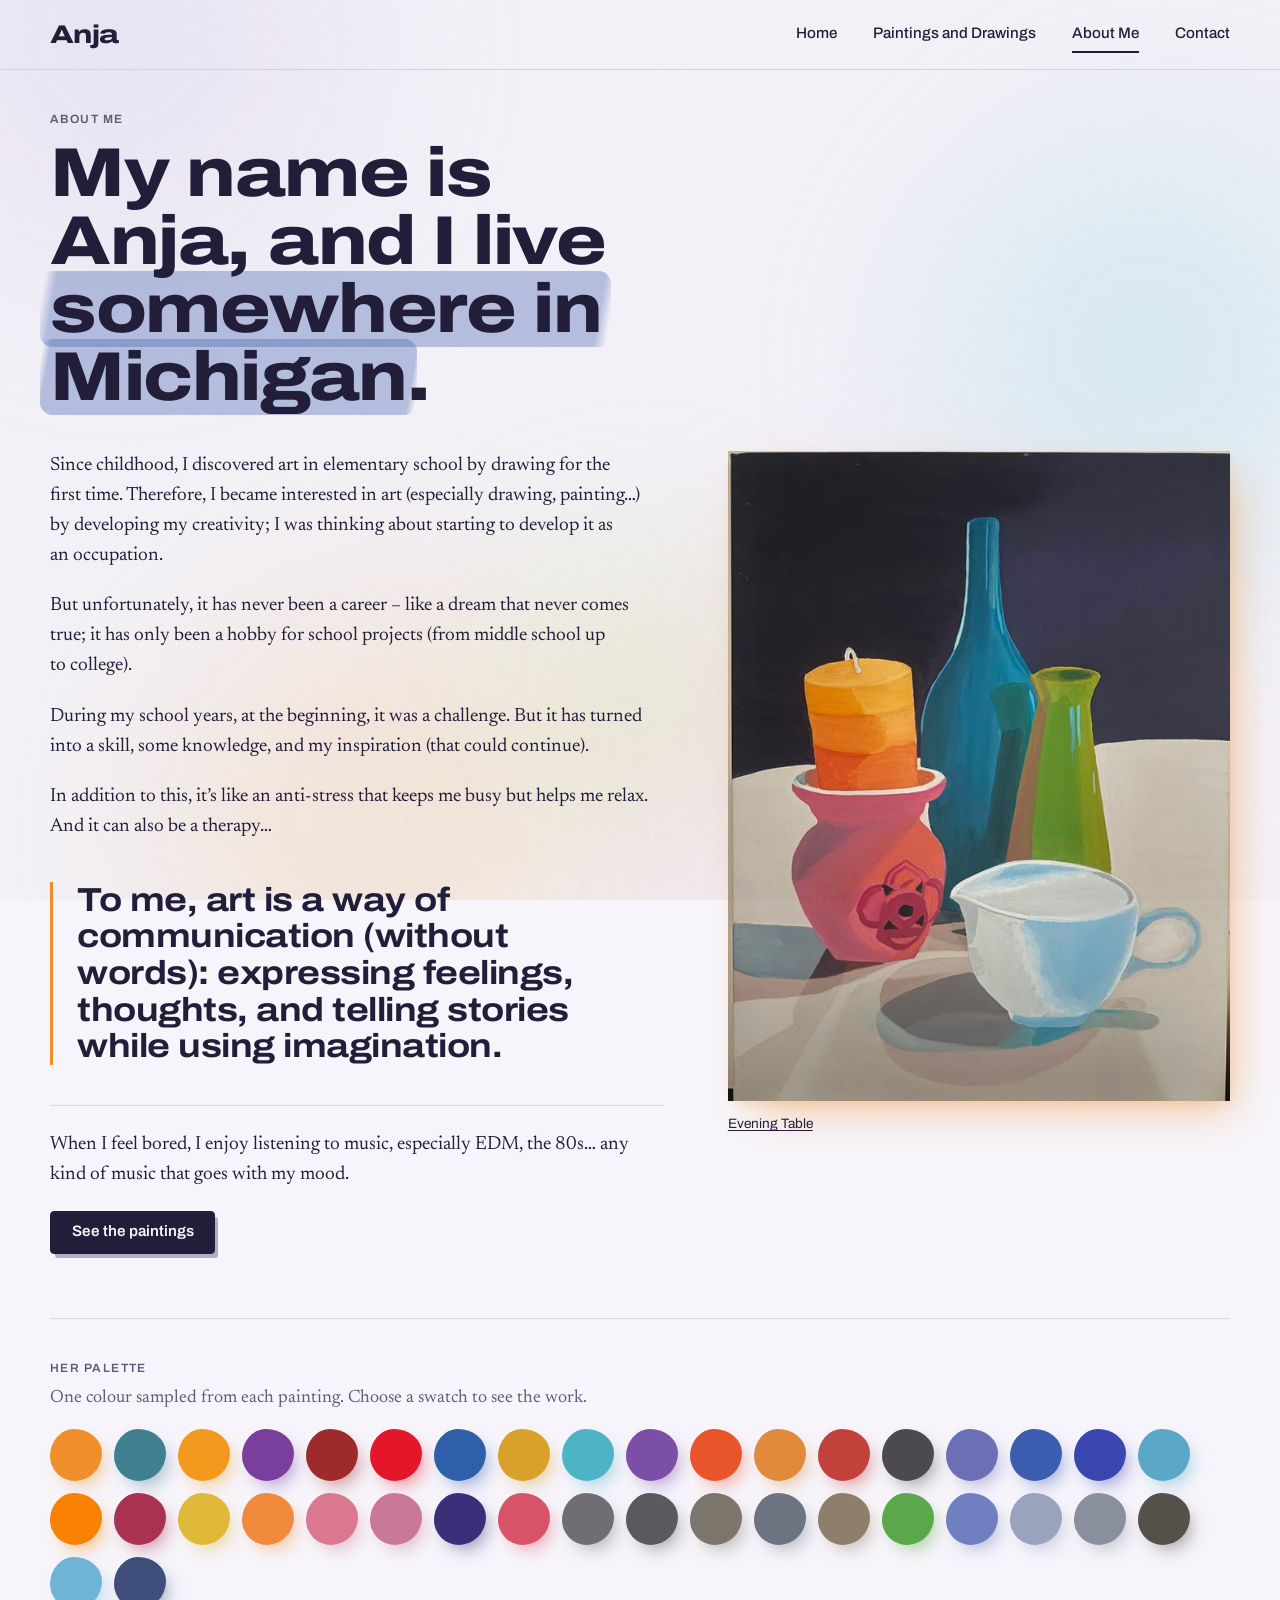
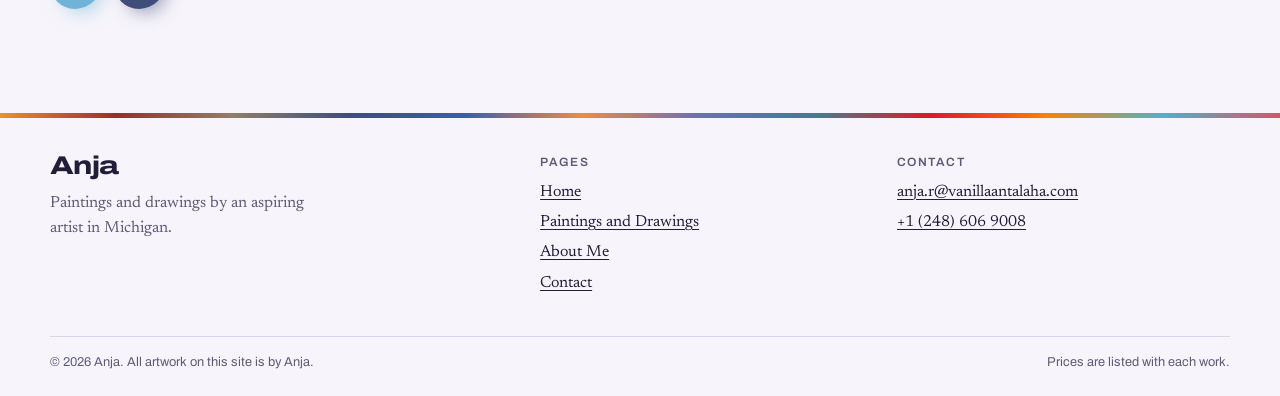
==== commit cf8abb0b: "Describe Anja as an aspiring artist Co-Authored-By: Claude Fable 5.1 <noreply@anthropic.com>" ====
--- a/about.html
+++ b/about.html
@@ -127,7 +127,7 @@
       <div class="footer-grid">
         <div>
           <a class="wordmark" href="index.html">Anja</a>
-          <p class="footer-note">Paintings and drawings by an artist in Michigan.</p>
+          <p class="footer-note">Paintings and drawings by an aspiring artist in Michigan.</p>
         </div>
         <div>
           <p class="eyebrow">Pages</p>
--- a/css/styles.css
+++ b/css/styles.css
@@ -166,6 +166,7 @@
 
   .site-footer { border-top: 1px solid var(--line); padding-block: var(--space-6) var(--space-5); font-size: 1rem; }
   .footer-grid { display: grid; grid-template-columns: 1.4fr 1fr 1fr; gap: var(--space-5); }
+  .footer-grid--two { grid-template-columns: 1.4fr 1fr; }
   .footer-grid .eyebrow { margin-bottom: var(--space-2); }
   .footer-grid ul { display: grid; gap: .35rem; }
   .footer-note { color: var(--ink-soft); max-width: 30ch; margin-top: var(--space-2); }
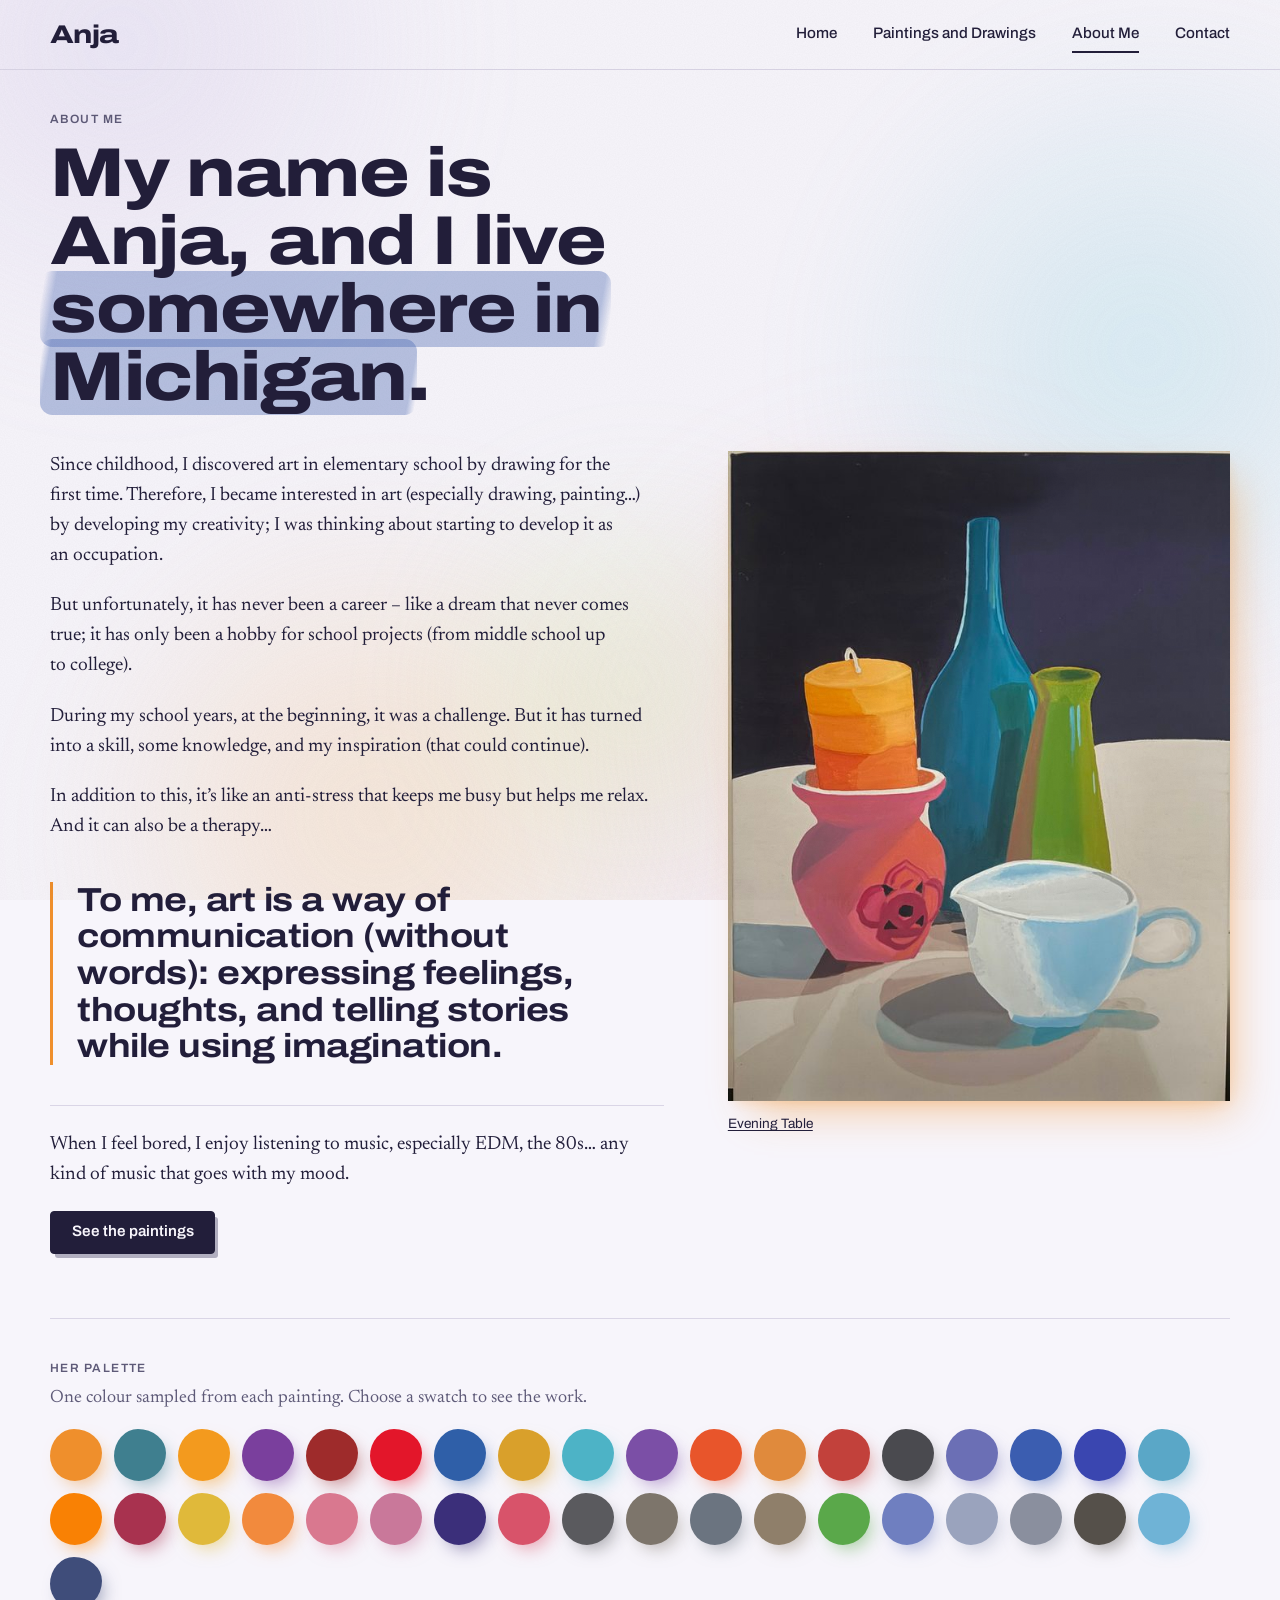
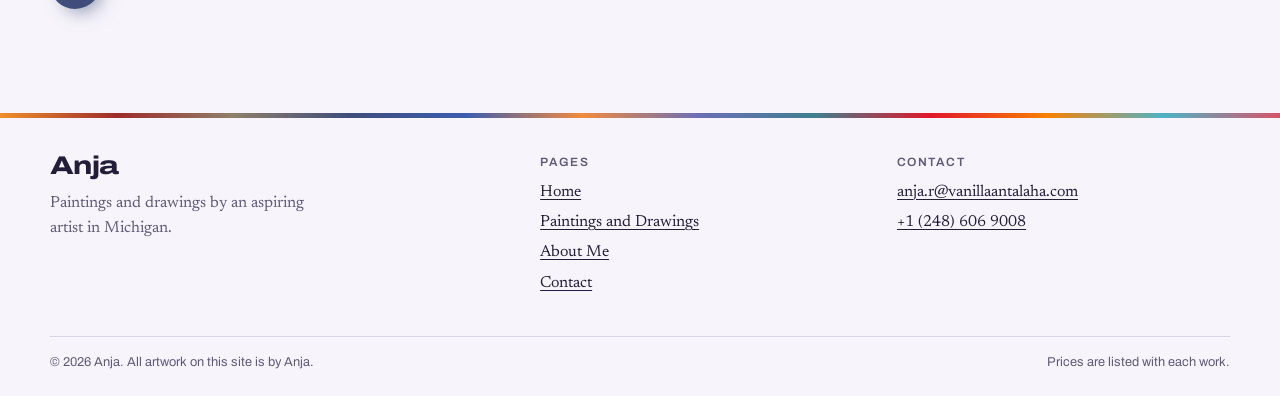
==== commit e3655b8c: "Remove Pattern Study from the gallery Co-Authored-By: Claude Fable 5.1 <noreply@anthropic.com>" ====
--- a/about.html
+++ b/about.html
@@ -104,7 +104,6 @@
             <li><a href="paintings.html#color-windows" style="--accent:#c9789a" title="Color Windows"><span class="visually-hidden">Color Windows</span></a></li>
             <li><a href="paintings.html#wine-bag-and-shoe" style="--accent:#3b2f7a" title="Wine, Bag, and Shoe"><span class="visually-hidden">Wine, Bag, and Shoe</span></a></li>
             <li><a href="paintings.html#two-tulips" style="--accent:#d8536a" title="Two Tulips"><span class="visually-hidden">Two Tulips</span></a></li>
-            <li><a href="paintings.html#pattern-study" style="--accent:#6e6e73" title="Pattern Study"><span class="visually-hidden">Pattern Study</span></a></li>
             <li><a href="paintings.html#dark-vessel" style="--accent:#5a5a5e" title="Dark Vessel"><span class="visually-hidden">Dark Vessel</span></a></li>
             <li><a href="paintings.html#coffee-pot" style="--accent:#7d756b" title="Coffee Pot"><span class="visually-hidden">Coffee Pot</span></a></li>
             <li><a href="paintings.html#pattern-in-grey" style="--accent:#6b7480" title="Pattern in Grey"><span class="visually-hidden">Pattern in Grey</span></a></li>
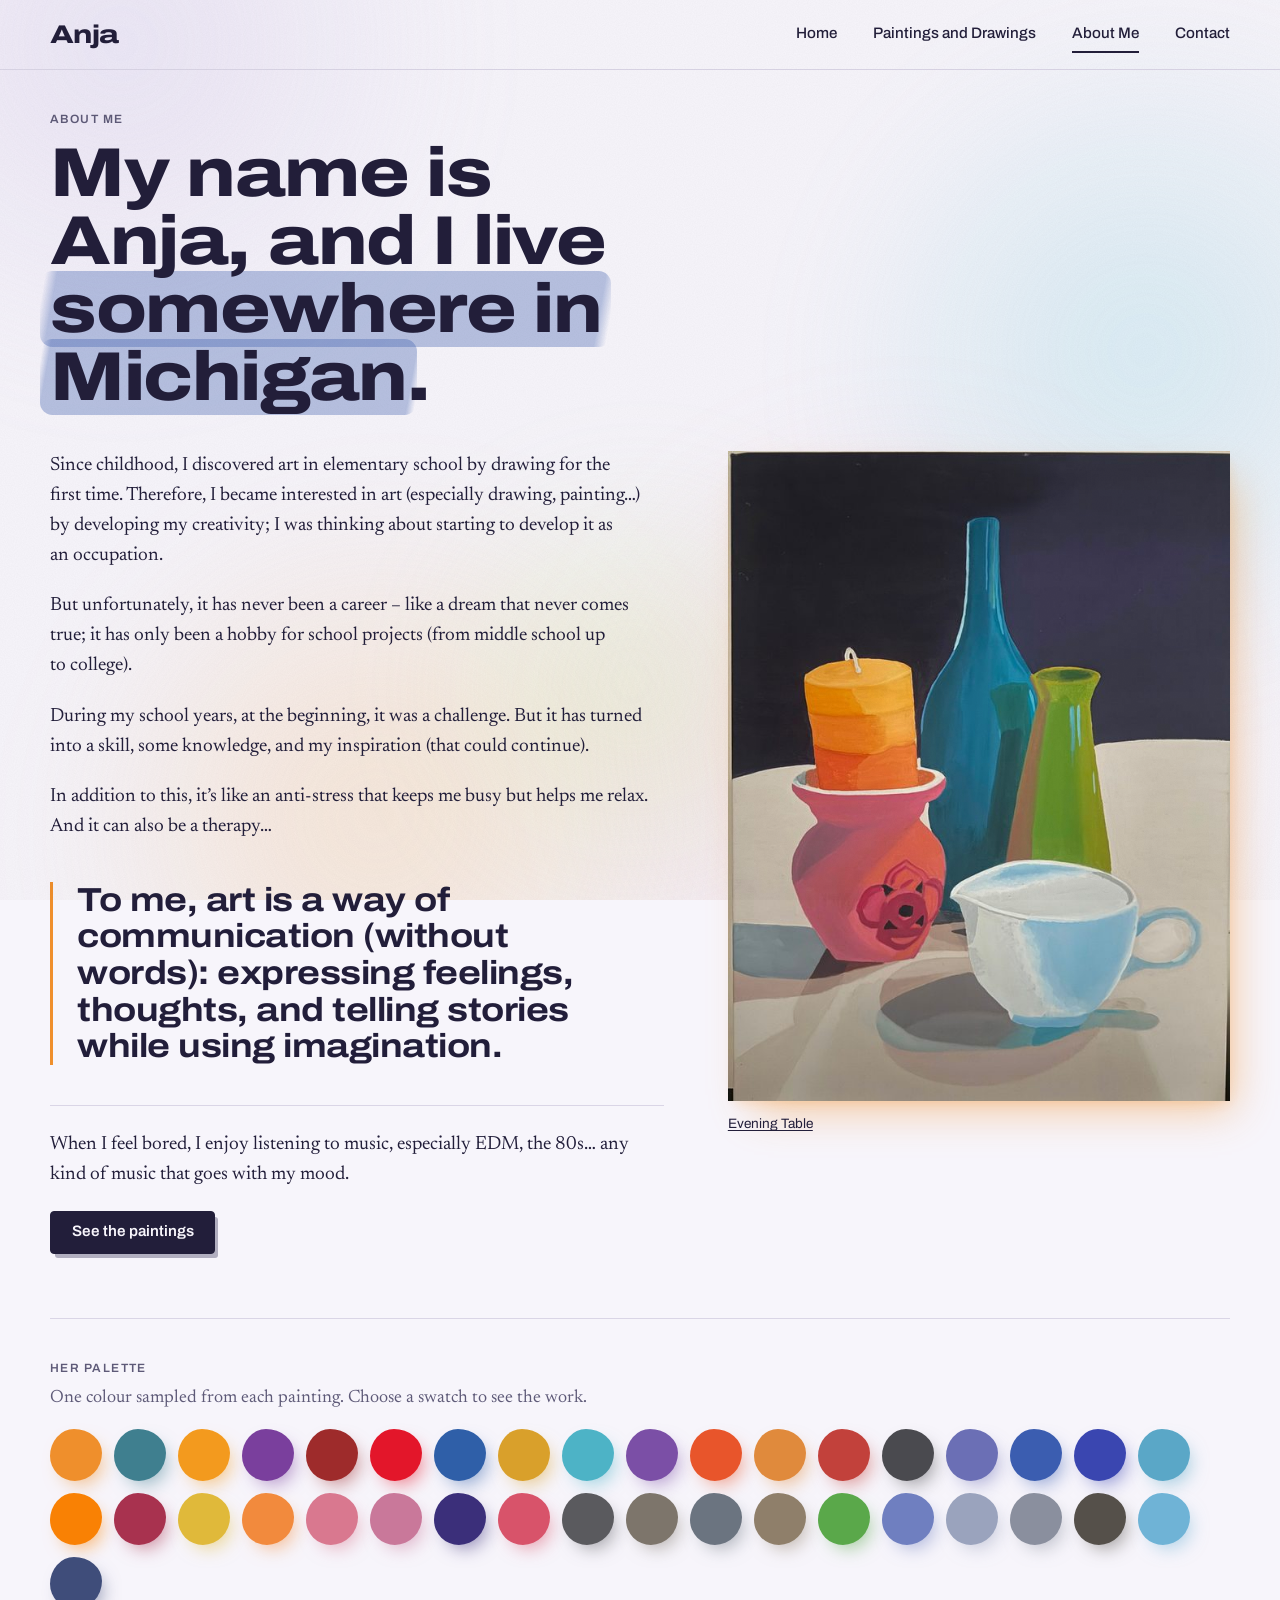
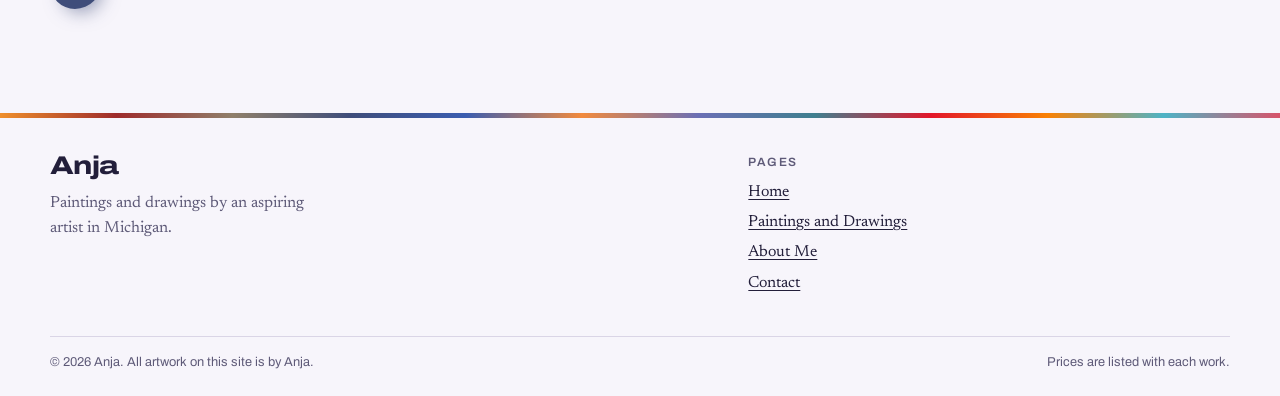
==== commit e8b3c4b2: "Remove contact column from the footer on all pages Co-Authored-By: Claude Fable 5.1 <noreply@anthrop" ====
--- a/about.html
+++ b/about.html
@@ -123,7 +123,7 @@
 
   <footer class="site-footer">
     <div class="wrap">
-      <div class="footer-grid">
+      <div class="footer-grid footer-grid--two">
         <div>
           <a class="wordmark" href="index.html">Anja</a>
           <p class="footer-note">Paintings and drawings by an aspiring artist in Michigan.</p>
@@ -137,13 +137,6 @@
             <li><a href="contact.html">Contact</a></li>
           </ul>
         </div>
-        <div>
-          <p class="eyebrow">Contact</p>
-          <ul role="list">
-            <li><a href="mailto:anja.r@vanillaantalaha.com">anja.r@vanillaantalaha.com</a></li>
-            <li><a href="tel:+12486069008">+1 (248) 606 9008</a></li>
-          </ul>
-        </div>
       </div>
       <div class="footer-bottom">
         <span>© 2026 Anja. All artwork on this site is by Anja.</span>
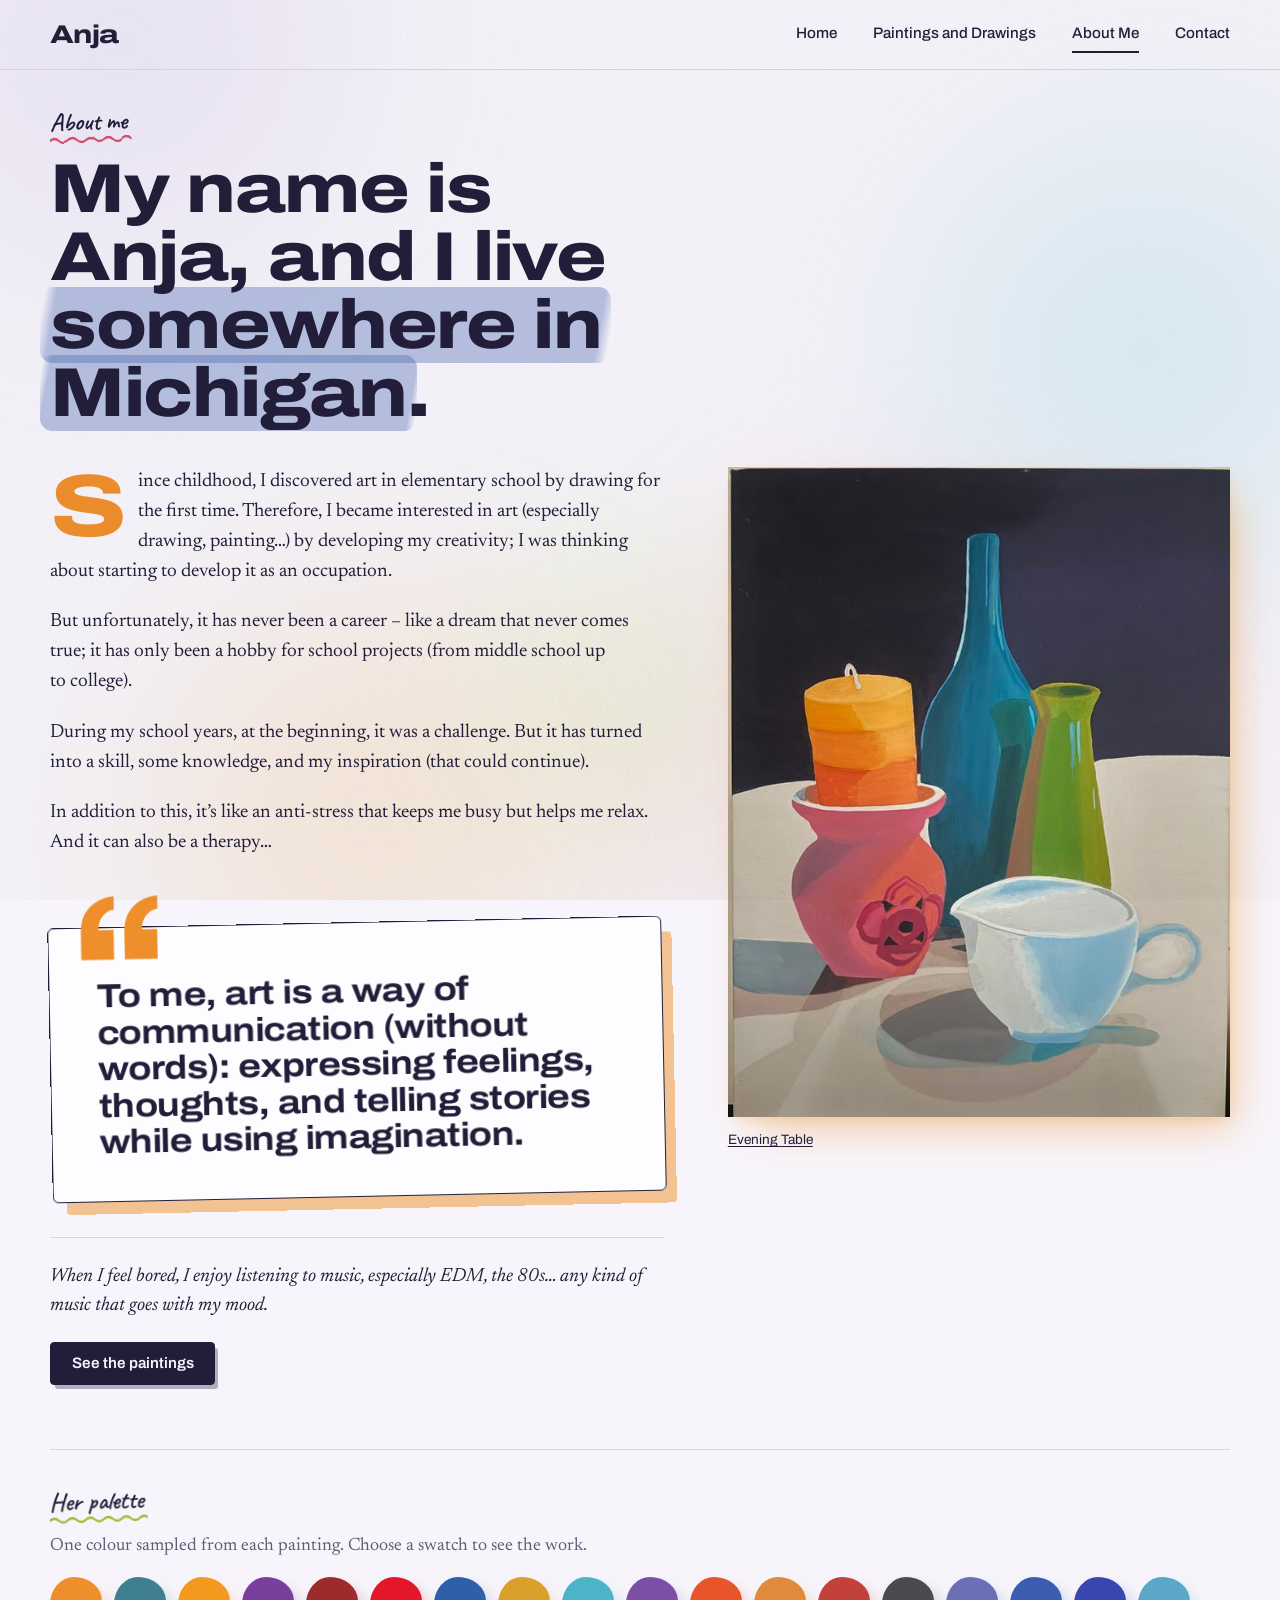
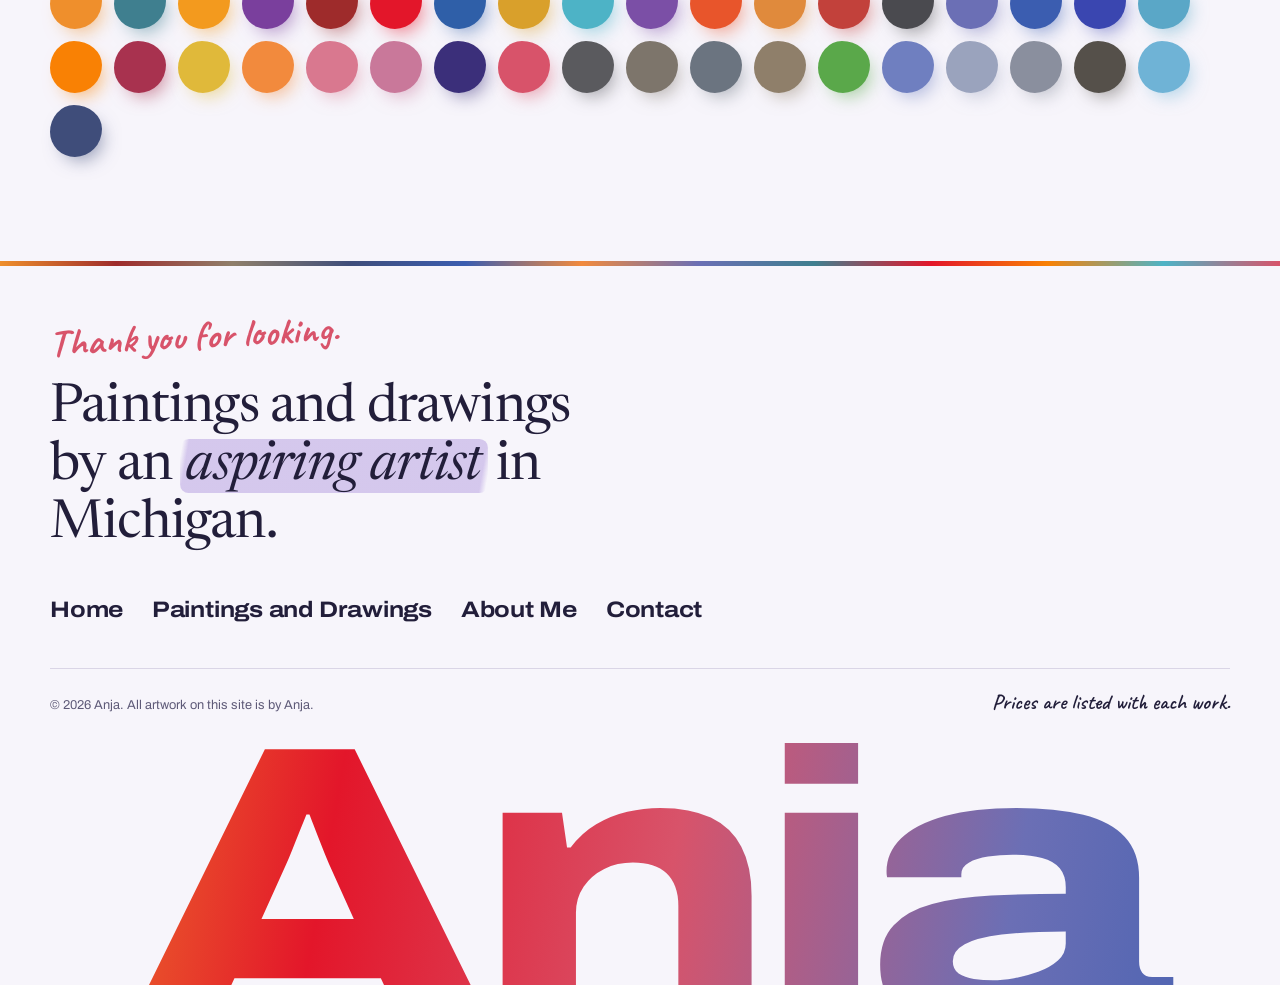
==== commit aa37e198: "Artistic text layer and painted footer Add a handwritten accent typeface for labels, the hero signat" ====
--- a/about.html
+++ b/about.html
@@ -13,7 +13,7 @@
   <link rel="icon" href="favicon.svg" type="image/svg+xml">
   <link rel="preconnect" href="https://fonts.googleapis.com">
   <link rel="preconnect" href="https://fonts.gstatic.com" crossorigin>
-  <link href="https://fonts.googleapis.com/css2?family=Archivo:ital,wdth,wght@0,100..125,400..800&amp;family=Newsreader:ital,opsz,wght@0,6..72,300..600;1,6..72,300..600&amp;display=swap" rel="stylesheet">
+  <link href="https://fonts.googleapis.com/css2?family=Archivo:ital,wdth,wght@0,100..125,400..800&amp;family=Newsreader:ital,opsz,wght@0,6..72,300..600;1,6..72,300..600&amp;family=Caveat:wght@500..700&amp;display=swap" rel="stylesheet">
   <link rel="stylesheet" href="css/styles.css">
   <script>document.documentElement.classList.add('js')</script>
   <script src="js/main.js" defer></script>
@@ -123,26 +123,22 @@
 
   <footer class="site-footer">
     <div class="wrap">
-      <div class="footer-grid footer-grid--two">
-        <div>
-          <a class="wordmark" href="index.html">Anja</a>
-          <p class="footer-note">Paintings and drawings by an aspiring artist in Michigan.</p>
-        </div>
-        <div>
-          <p class="eyebrow">Pages</p>
-          <ul role="list">
-            <li><a href="index.html">Home</a></li>
-            <li><a href="paintings.html">Paintings and Drawings</a></li>
-            <li><a href="about.html">About Me</a></li>
-            <li><a href="contact.html">Contact</a></li>
-          </ul>
-        </div>
-      </div>
+      <p class="footer-hand">Thank you for looking.</p>
+      <p class="footer-statement reveal">Paintings and drawings by an <em>aspiring artist</em> in Michigan.</p>
+      <nav class="footer-nav" aria-label="Footer">
+        <ul role="list">
+          <li><a href="index.html" style="--accent:#ef8f2c">Home</a></li>
+          <li><a href="paintings.html" style="--accent:#4db3c6">Paintings and Drawings</a></li>
+          <li><a href="about.html" style="--accent:#d8536a">About Me</a></li>
+          <li><a href="contact.html" style="--accent:#9bbe3b">Contact</a></li>
+        </ul>
+      </nav>
       <div class="footer-bottom">
         <span>© 2026 Anja. All artwork on this site is by Anja.</span>
-        <span>Prices are listed with each work.</span>
+        <span class="footer-prices">Prices are listed with each work.</span>
       </div>
     </div>
+    <div class="footer-wordmark" aria-hidden="true">Anja</div>
   </footer>
 </body>
 </html>
--- a/css/styles.css
+++ b/css/styles.css
@@ -591,3 +591,125 @@
     html.js .reveal { transition-delay: calc(var(--i, 0) * 70ms); }
   }
 }
+
+/* =============================================================
+   Artistic text layer: handwritten notes, drop cap, paper cards,
+   and the painted footer.
+   ============================================================= */
+@layer base {
+  :root { --font-hand: "Caveat", "Bradley Hand", "Segoe Print", cursive; }
+}
+
+@layer components {
+  /* Labels become handwritten notes with a squiggle underneath */
+  .eyebrow {
+    display: table; position: relative;
+    font-family: var(--font-hand); font-size: 1.6rem; font-weight: 600; line-height: 1;
+    letter-spacing: 0; text-transform: none; color: var(--ink);
+    transform: rotate(-2deg); transform-origin: left bottom; padding-bottom: 9px;
+  }
+  .eyebrow::after {
+    content: ""; position: absolute; left: 0; right: -4px; bottom: 0; height: 8px;
+    background: var(--note, #ef8f2c);
+    -webkit-mask: url("data:image/svg+xml,%3Csvg xmlns='http://www.w3.org/2000/svg' width='36' height='8' viewBox='0 0 36 8'%3E%3Cpath d='M0 4 Q 4.5 0 9 4 T 18 4 T 27 4 T 36 4' fill='none' stroke='black' stroke-width='2.2' stroke-linecap='round'/%3E%3C/svg%3E") repeat-x left center / 36px 8px;
+    mask: url("data:image/svg+xml,%3Csvg xmlns='http://www.w3.org/2000/svg' width='36' height='8' viewBox='0 0 36 8'%3E%3Cpath d='M0 4 Q 4.5 0 9 4 T 18 4 T 27 4 T 36 4' fill='none' stroke='black' stroke-width='2.2' stroke-linecap='round'/%3E%3C/svg%3E") repeat-x left center / 36px 8px;
+  }
+  .page-head .eyebrow { --note: #d8536a; }
+  .teaser .eyebrow { --note: #4db3c6; }
+  .band .eyebrow { --note: #d8536a; }
+  .palette-section .eyebrow { --note: #9bbe3b; }
+  .contact-item:nth-child(1) .eyebrow { --note: #2c9dbb; }
+  .contact-item:nth-child(2) .eyebrow { --note: #e5607c; }
+  .lightbox .eyebrow { --note: var(--accent); }
+  .section-head .eyebrow, .page-head .eyebrow { margin-bottom: var(--space-3); }
+
+  /* Her name under the hero quote, as a signature */
+  .hero-attrib {
+    display: table; font-family: var(--font-hand); font-size: 2.4rem; font-weight: 700; line-height: 1;
+    color: var(--ink); transform: rotate(-4deg); transform-origin: left center; margin-top: var(--space-5);
+  }
+
+  /* Prices and counts read like handwritten tags */
+  .work-price, .lightbox-price, .filter-count {
+    font-family: var(--font-hand); font-weight: 600; font-size: 1.3rem; line-height: 1; color: var(--ink);
+  }
+  .work-meta { align-items: baseline; }
+  .lightbox-price { font-size: 1.8rem; display: table; transform: rotate(-2deg); }
+  .filter-count { font-size: 1.4rem; }
+
+  /* Home: the quoted line in the About teaser */
+  .teaser .prose p:first-child {
+    font-style: italic; font-size: clamp(1.35rem, 2.2vw, 1.7rem); line-height: 1.3; color: var(--ink);
+    padding-left: var(--space-4); border-left: 4px solid #4db3c6;
+  }
+
+  /* Home: the contact band becomes a tilted paper card */
+  .band {
+    background: rgba(255, 255, 255, .72); border: 1.5px solid var(--ink); border-radius: 6px;
+    transform: rotate(-.8deg); box-shadow: 12px 14px 0 -2px rgba(216, 83, 106, .45);
+  }
+  .band-contact { font-size: 1.15rem; }
+
+  /* About: drop cap, paper-card quote, closing note */
+  .about .prose > p:first-child::first-letter {
+    float: left; font-family: var(--font-display); font-weight: 800; font-stretch: 125%;
+    font-size: 4.6em; line-height: .78; padding: .06em .12em 0 0; color: #ef8f2c;
+  }
+  .pullquote {
+    position: relative; border-left: 0; margin-block: var(--space-7) var(--space-6);
+    padding: 1.5em 1.2em 1.2em 1.4em; background: rgba(255, 255, 255, .7);
+    border: 1.5px solid var(--ink); border-radius: 6px; transform: rotate(-1.2deg);
+    box-shadow: 12px 14px 0 -2px rgba(239, 143, 44, .5);
+  }
+  .pullquote::before {
+    content: "\201C"; position: absolute; top: -.32em; left: .12em;
+    font-family: var(--font-display); font-weight: 800; font-size: 5.5em; line-height: 1; color: #ef8f2c;
+  }
+  .about-music { font-style: italic; }
+  .contact-note { font-family: var(--font-hand); font-size: 1.5rem; line-height: 1.2; color: var(--ink); transform: rotate(-1.5deg); }
+
+  /* Footer: note, statement, marker links, and her name in her own colours */
+  .site-footer { overflow: hidden; padding-block: var(--space-7) 0; }
+  .footer-hand {
+    display: table; font-family: var(--font-hand); font-weight: 700; font-size: clamp(1.8rem, 3vw, 2.4rem);
+    line-height: 1; color: #d8536a; transform: rotate(-3deg); transform-origin: left bottom;
+  }
+  .footer-statement {
+    margin-top: var(--space-4); max-width: 20ch;
+    font-family: var(--font-body); font-weight: 400; font-size: clamp(1.8rem, 4.2vw, 3.4rem);
+    line-height: 1.08; letter-spacing: -.015em; text-wrap: balance;
+  }
+  .footer-statement em {
+    font-style: italic; padding: 0 .12em; margin: 0 -.06em; border-radius: .16em;
+    -webkit-box-decoration-break: clone; box-decoration-break: clone;
+    background: linear-gradient(100deg, transparent 1%, rgba(201, 184, 232, .75) 3%, rgba(201, 184, 232, .75) 97%, transparent 99%);
+  }
+  .footer-nav { margin-top: var(--space-6); }
+  .footer-nav ul { display: flex; flex-wrap: wrap; gap: .5rem 1.8rem; }
+  .footer-nav a {
+    --swipe: rgba(201, 184, 232, .7);
+    font-family: var(--font-display); font-weight: 700; font-stretch: 115%;
+    font-size: clamp(1.05rem, 1.8vw, 1.4rem); letter-spacing: -.01em; text-decoration: none;
+    padding: .1em .15em; margin-inline: -.15em;
+    background: linear-gradient(var(--swipe), var(--swipe)) no-repeat 0 78% / 0% 46%;
+    transition: background-size 380ms var(--ease);
+  }
+  @supports (color: color-mix(in oklab, red 50%, transparent)) {
+    .footer-nav a { --swipe: color-mix(in oklab, var(--accent) 48%, transparent); }
+  }
+  .footer-nav a:hover, .footer-nav a:focus-visible { background-size: 100% 46%; }
+  .footer-bottom { align-items: baseline; }
+  .footer-prices { font-family: var(--font-hand); font-size: 1.35rem; font-weight: 600; color: var(--ink); }
+  .footer-wordmark {
+    margin-top: var(--space-5); margin-bottom: -.13em; text-align: center; user-select: none;
+    font-family: var(--font-display); font-weight: 800; font-stretch: 125%;
+    font-size: clamp(7rem, 31vw, 27rem); line-height: .74; letter-spacing: -.045em;
+    background: linear-gradient(100deg, #ef8f2c, #e3162a, #d8536a, #6b6fb5, #3b5db0, #4db3c6, #3f7f8f, #9bbe3b, #f98104, #ef8f2c);
+    background-size: 240% 100%; -webkit-background-clip: text; background-clip: text;
+    color: transparent; -webkit-text-fill-color: transparent;
+  }
+  @media (prefers-reduced-motion: no-preference) {
+    .footer-wordmark { animation: pan 22s linear infinite alternate; }
+    @keyframes pan { from { background-position: 0% 50%; } to { background-position: 100% 50%; } }
+  }
+}
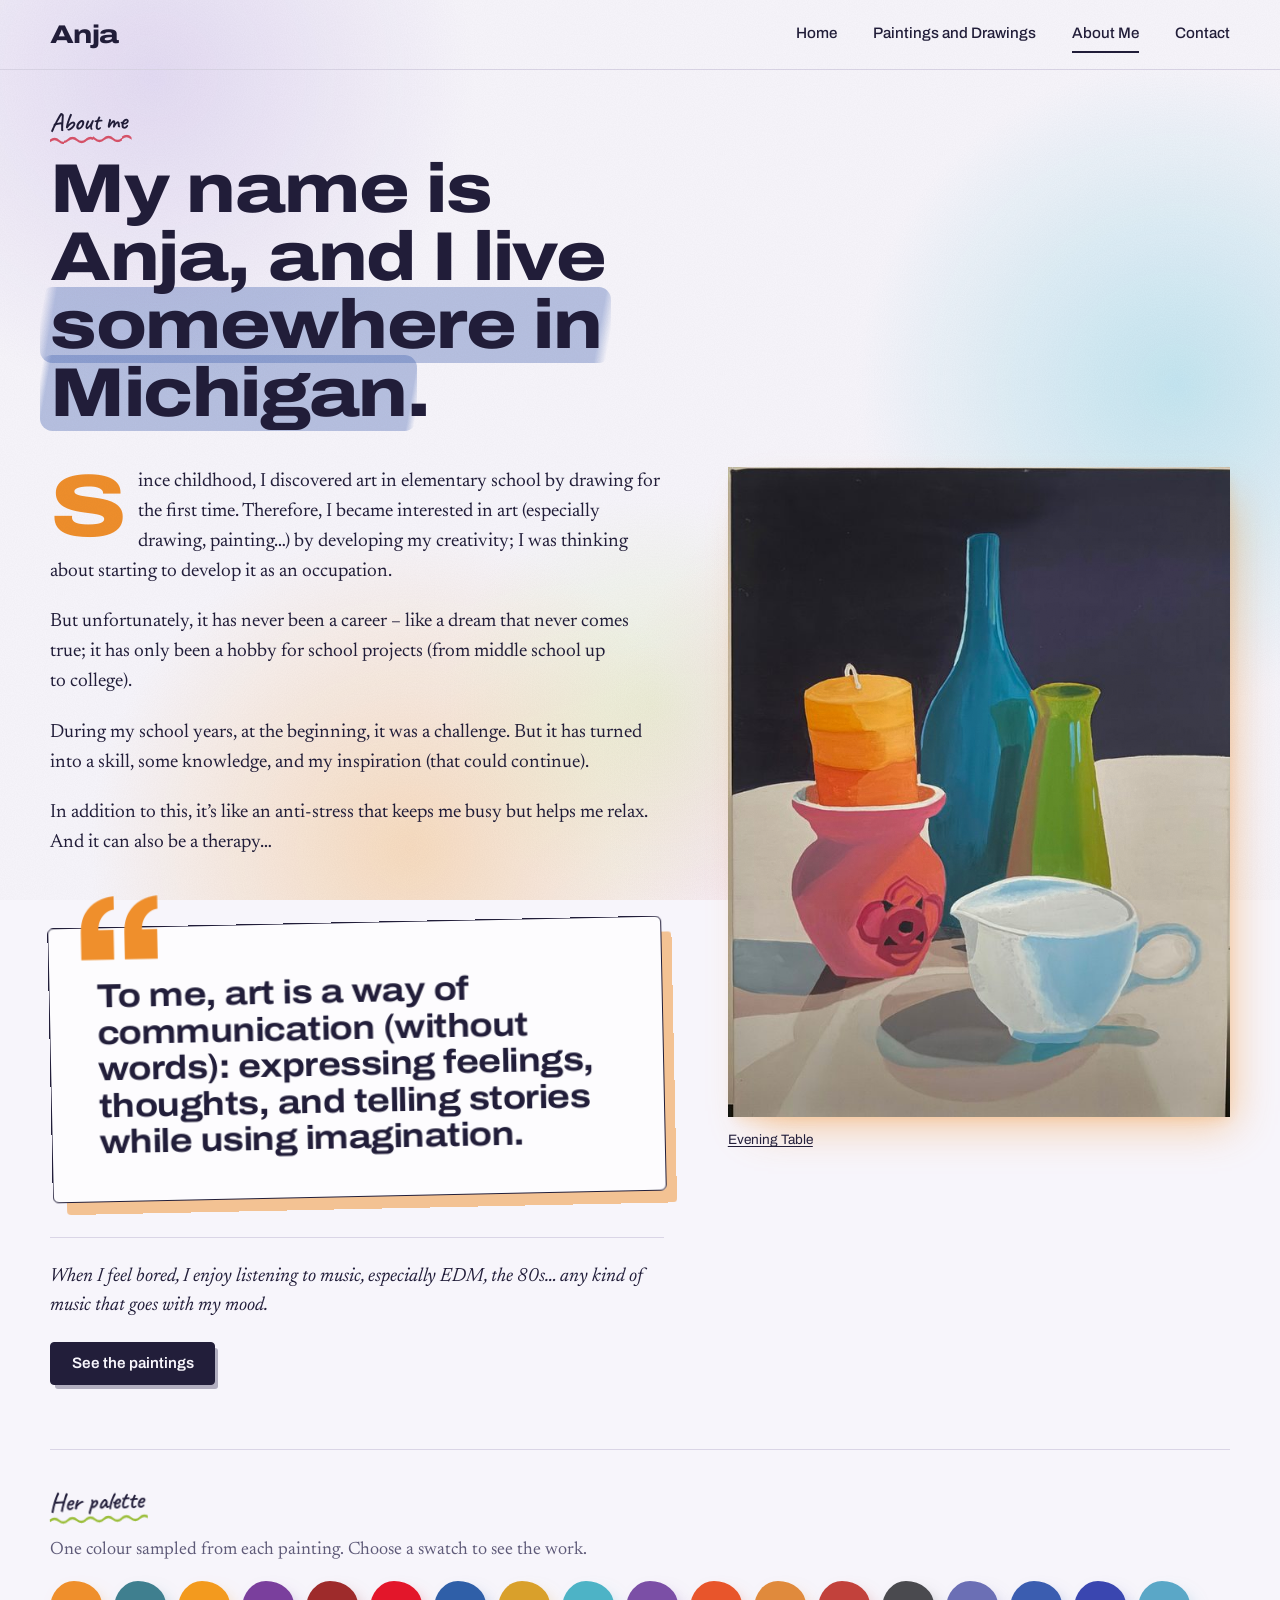
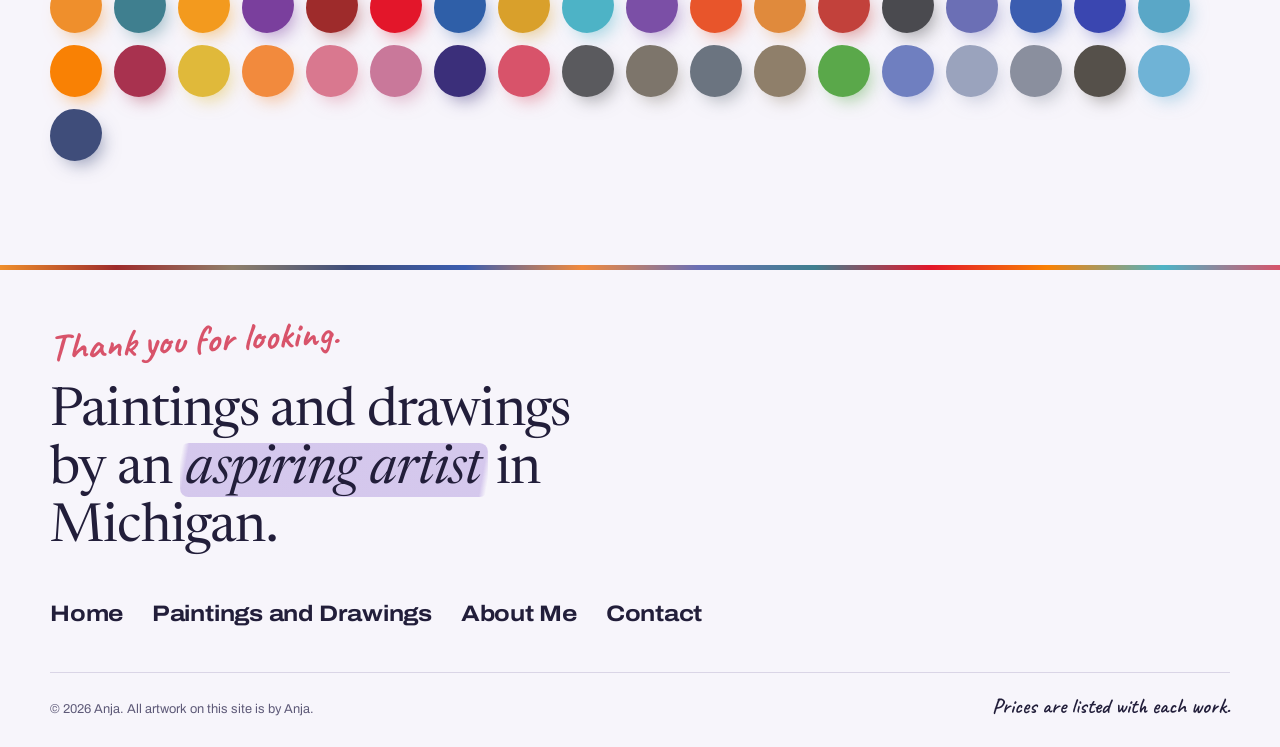
==== commit 026214d4: "Remove the large Anja wordmark from the footer Co-Authored-By: Claude Fable 5.1 <noreply@anthropic.c" ====
--- a/about.html
+++ b/about.html
@@ -138,7 +138,6 @@
         <span class="footer-prices">Prices are listed with each work.</span>
       </div>
     </div>
-    <div class="footer-wordmark" aria-hidden="true">Anja</div>
   </footer>
 </body>
 </html>
--- a/css/styles.css
+++ b/css/styles.css
@@ -433,7 +433,7 @@
   /* Paper grain over everything (the lightbox lives in the top layer above it) */
   body::after {
     content: ""; position: fixed; inset: 0; z-index: 50; pointer-events: none;
-    opacity: .32; mix-blend-mode: multiply; background-size: 220px 220px;
+    opacity: .3; background-size: 220px 220px;
     background-image: url("data:image/svg+xml,%3Csvg xmlns='http://www.w3.org/2000/svg' width='220' height='220'%3E%3Cfilter id='n'%3E%3CfeTurbulence type='fractalNoise' baseFrequency='.9' numOctaves='2' stitchTiles='stitch'/%3E%3CfeColorMatrix values='0 0 0 0 0  0 0 0 0 0  0 0 0 0 0  0 0 0 .09 0'/%3E%3C/filter%3E%3Crect width='100%25' height='100%25' filter='url(%23n)'/%3E%3C/svg%3E");
   }
 }
@@ -443,8 +443,8 @@
   .washes { position: fixed; inset: 0; z-index: -1; overflow: hidden; pointer-events: none; }
   .wash {
     position: absolute; width: 52vmax; height: 52vmax; border-radius: 50%;
-    filter: blur(64px); opacity: .27; will-change: transform;
-    background: radial-gradient(circle at 45% 45%, var(--c), transparent 66%);
+    opacity: .42;
+    background: radial-gradient(circle at 50% 50%, var(--c) 0%, transparent 68%);
   }
   .wash--1 { --c: #c9b8e8; top: -20vmax; left: -14vmax; }
   .wash--2 { --c: #7fd0e2; top: 4vmax; right: -18vmax; }
@@ -578,7 +578,7 @@
     .cursor {
       display: block; position: fixed; top: 0; left: 0; z-index: 60; pointer-events: none;
       width: 14px; height: 14px; border-radius: 50%; border: 2px solid var(--ink);
-      transform: translate(-50%, -50%); opacity: 0; mix-blend-mode: multiply;
+      transform: translate(-50%, -50%); opacity: 0;
       transition: width 260ms var(--ease), height 260ms var(--ease), background-color 260ms, border-color 260ms, opacity 300ms;
     }
     .cursor.is-on { opacity: .9; }
@@ -669,7 +669,7 @@
   .contact-note { font-family: var(--font-hand); font-size: 1.5rem; line-height: 1.2; color: var(--ink); transform: rotate(-1.5deg); }
 
   /* Footer: note, statement, marker links, and her name in her own colours */
-  .site-footer { overflow: hidden; padding-block: var(--space-7) 0; }
+  .site-footer { overflow: hidden; padding-block: var(--space-7) var(--space-5); }
   .footer-hand {
     display: table; font-family: var(--font-hand); font-weight: 700; font-size: clamp(1.8rem, 3vw, 2.4rem);
     line-height: 1; color: #d8536a; transform: rotate(-3deg); transform-origin: left bottom;
@@ -700,16 +700,20 @@
   .footer-nav a:hover, .footer-nav a:focus-visible { background-size: 100% 46%; }
   .footer-bottom { align-items: baseline; }
   .footer-prices { font-family: var(--font-hand); font-size: 1.35rem; font-weight: 600; color: var(--ink); }
-  .footer-wordmark {
-    margin-top: var(--space-5); margin-bottom: -.13em; text-align: center; user-select: none;
-    font-family: var(--font-display); font-weight: 800; font-stretch: 125%;
-    font-size: clamp(7rem, 31vw, 27rem); line-height: .74; letter-spacing: -.045em;
-    background: linear-gradient(100deg, #ef8f2c, #e3162a, #d8536a, #6b6fb5, #3b5db0, #4db3c6, #3f7f8f, #9bbe3b, #f98104, #ef8f2c);
-    background-size: 240% 100%; -webkit-background-clip: text; background-clip: text;
-    color: transparent; -webkit-text-fill-color: transparent;
-  }
-  @media (prefers-reduced-motion: no-preference) {
-    .footer-wordmark { animation: pan 22s linear infinite alternate; }
-    @keyframes pan { from { background-position: 0% 50%; } to { background-position: 100% 50%; } }
-  }
-}
+}
+
+/* ---------- Layout fixes ---------- */
+@layer components {
+  /* Breathing room between handwritten labels, headings, and the text after them */
+  .hero .eyebrow, .teaser .eyebrow, .band .eyebrow, .contact-item .eyebrow, .palette-section .eyebrow, .lightbox .eyebrow { margin-bottom: var(--space-3); }
+  .teaser .prose { margin-top: var(--space-5); }
+  .band h2 + p { margin-top: var(--space-3); }
+  .page-head h1 + .lede { margin-top: var(--space-5); }
+
+  /* Wide works: give the frame the same height as the tall cards beside it */
+  @media (min-width: 640px) {
+    .works--gallery .work--landscape .work-frame {
+      aspect-ratio: auto; height: 0; padding-top: calc((100% - var(--space-5)) * .625);
+    }
+  }
+}
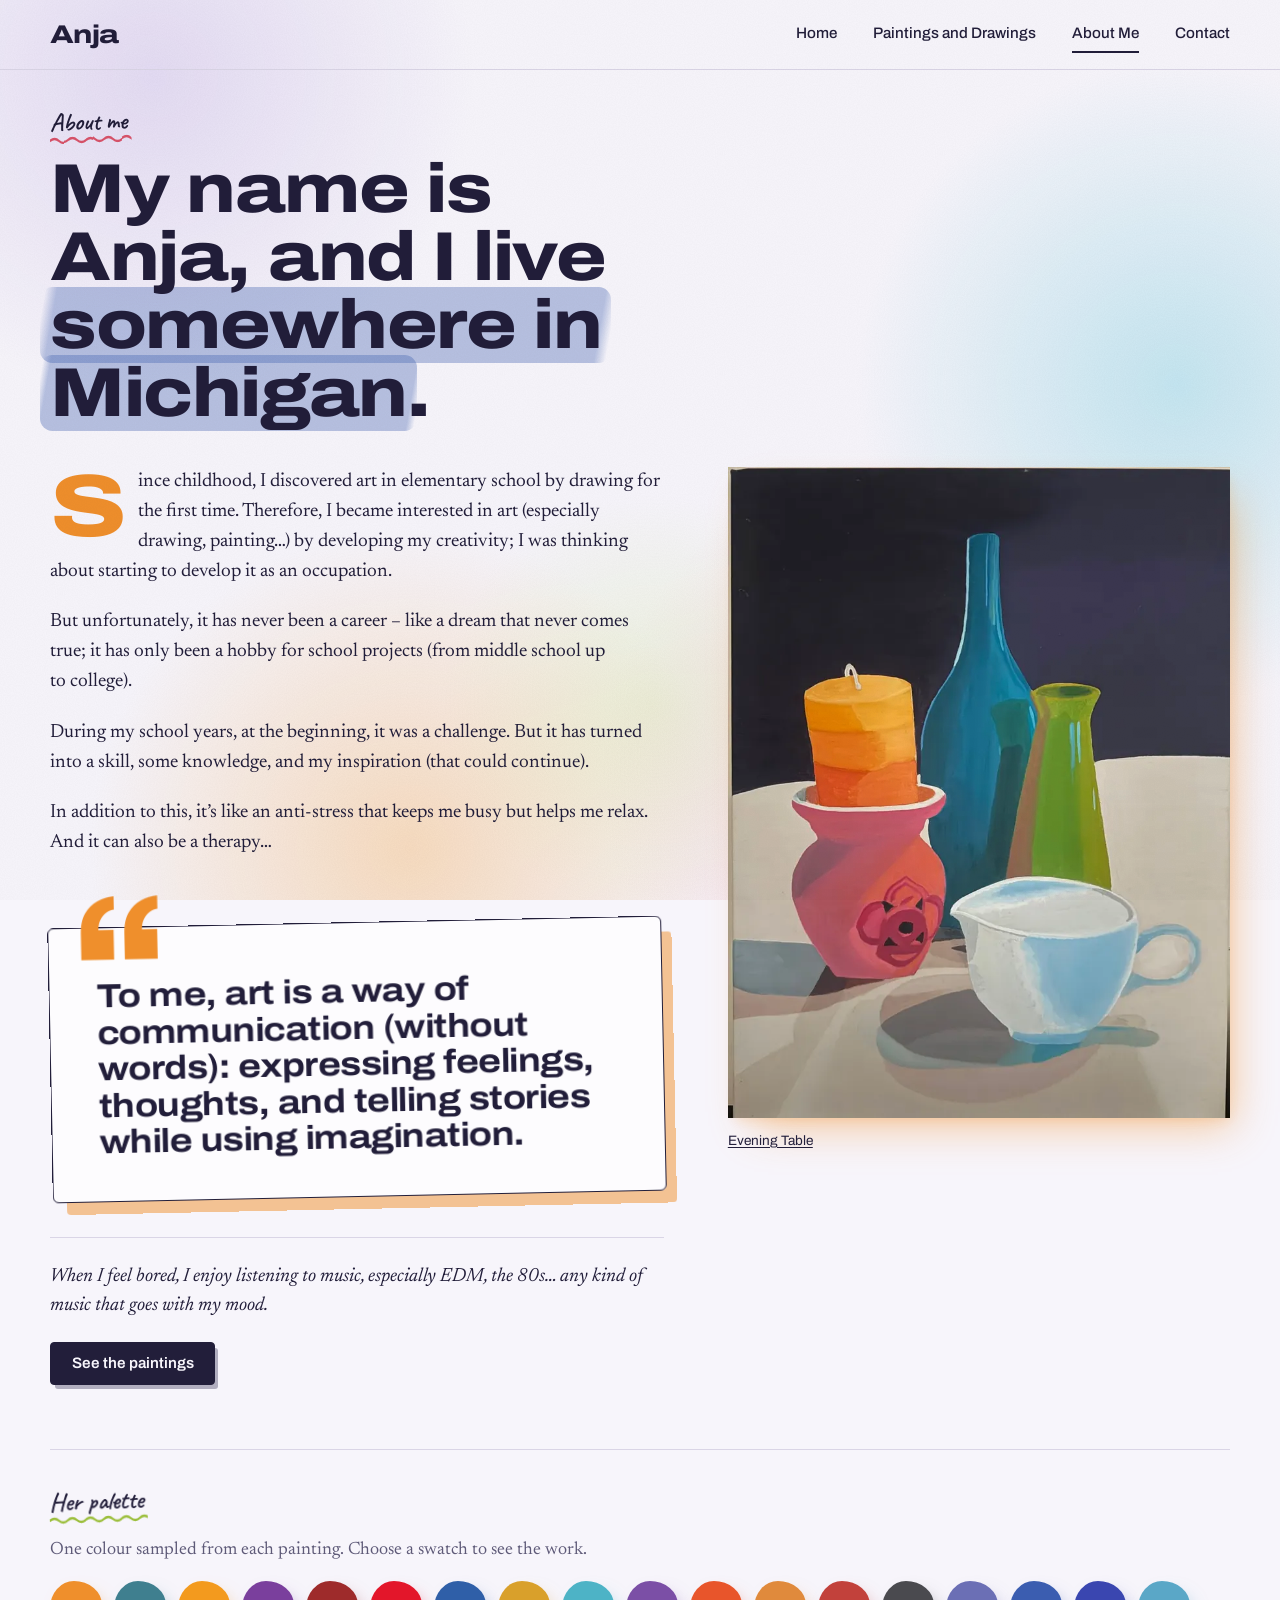
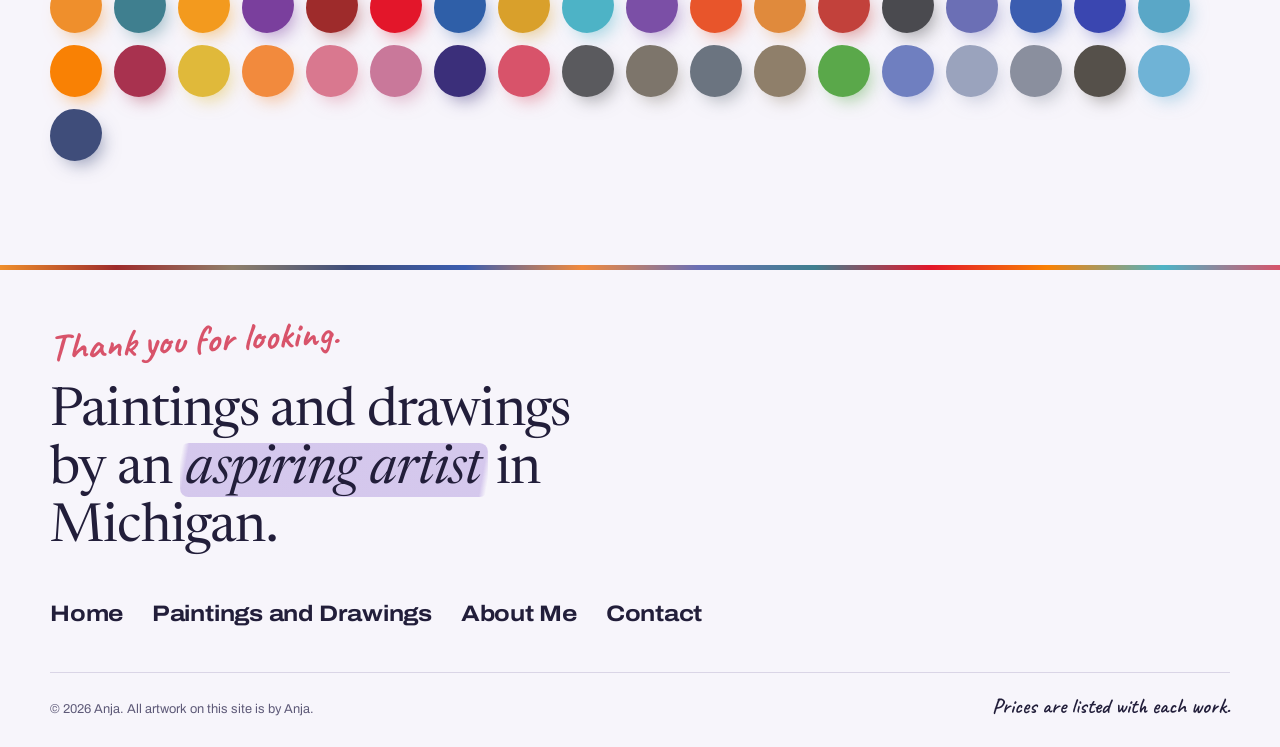
==== commit 24ca5ef5: "Speed up scrolling and page loads Gallery cards now always use light WebP thumbnails (1.8 MB for all" ====
--- a/about.html
+++ b/about.html
@@ -68,7 +68,7 @@
 
         <aside class="about-aside">
           <figure class="art-figure" style="--accent:#ef8f2c">
-            <img src="images/artworks/evening-table-thumb.jpg" srcset="images/artworks/evening-table-thumb.jpg 618w, images/artworks/evening-table.jpg 1236w" sizes="(min-width: 900px) 480px, 90vw" width="618" height="800" alt="Evening Table: a candle in a pink pot beside a tall blue bottle, a green vase, and a white creamer on a white table" fetchpriority="high">
+            <img src="images/artworks/evening-table-thumb.webp" srcset="images/artworks/evening-table-thumb.webp 772w, images/artworks/evening-table.jpg 1236w" sizes="(min-width: 900px) 480px, 90vw" width="772" height="1000" alt="Evening Table: a candle in a pink pot beside a tall blue bottle, a green vase, and a white creamer on a white table" fetchpriority="high">
             <figcaption><a href="paintings.html#evening-table">Evening Table</a></figcaption>
           </figure>
         </aside>
--- a/css/styles.css
+++ b/css/styles.css
@@ -49,7 +49,7 @@
     --space-7: 4rem;
     --space-8: 6.5rem;
 
-    --dur: 520ms;
+    --dur: 380ms;
     --dur-fast: 240ms;
     --ease: cubic-bezier(.2, .7, .2, 1);
     --radius: 4px;
@@ -240,8 +240,8 @@
     .shelf { max-width: 560px; margin-top: var(--space-5); }
   }
   @media (prefers-reduced-motion: no-preference) {
-    html.js .shelf-item { animation: land 900ms var(--ease) both; animation-delay: var(--delay, 0ms); }
-    html.js .shelf-item img { animation: settle 900ms var(--ease) both; animation-delay: var(--delay, 0ms); }
+    html.js .shelf-item { animation: land 650ms var(--ease) both; animation-delay: var(--delay, 0ms); }
+    html.js .shelf-item img { animation: settle 650ms var(--ease) both; animation-delay: var(--delay, 0ms); }
     @keyframes land {
       from { opacity: 0; transform: translateY(-32px) rotate(var(--rot, 0deg)); }
       to { opacity: 1; transform: translateY(0) rotate(var(--rot, 0deg)); }
@@ -467,7 +467,7 @@
   /* Hero: words rise in one by one, then a brushstroke draws itself under her last words */
   .w { display: inline-block; }
   @media (prefers-reduced-motion: no-preference) {
-    html.js h1 .w { opacity: 0; transform: translateY(.45em) rotate(1.5deg); animation: word-rise 700ms var(--ease) forwards; animation-delay: calc(var(--i, 0) * 55ms); }
+    html.js h1 .w { opacity: 0; transform: translateY(.45em) rotate(1.5deg); animation: word-rise 450ms var(--ease) forwards; animation-delay: calc(var(--i, 0) * 30ms); }
     @keyframes word-rise { to { opacity: 1; transform: none; } }
   }
   .stroke { position: relative; display: inline-block; isolation: isolate; white-space: nowrap; }
@@ -477,7 +477,7 @@
     vector-effect: non-scaling-stroke; opacity: .8;
   }
   @media (prefers-reduced-motion: no-preference) {
-    html.js .stroke-svg path { stroke-dasharray: 100; stroke-dashoffset: 100; animation: draw 1s var(--ease) 900ms forwards; }
+    html.js .stroke-svg path { stroke-dasharray: 100; stroke-dashoffset: 100; animation: draw 700ms var(--ease) 500ms forwards; }
     @keyframes draw { to { stroke-dashoffset: 0; } }
   }
 
@@ -510,10 +510,7 @@
 
   /* Gallery cards: perspective tilt that follows the cursor; staggered reveal */
   .work-frame { perspective: 900px; }
-  .work-frame img {
-    transform: translateY(var(--lift, 0px)) rotateX(var(--rx, 0deg)) rotateY(var(--ry, 0deg));
-    transition: transform 220ms var(--ease), box-shadow 260ms var(--ease);
-  }
+  .work-frame img { transition: transform 220ms var(--ease), box-shadow 260ms var(--ease); }
   .work-link:hover .work-frame, .work-link:focus-visible .work-frame { --lift: -8px; }
   .work-link:hover img, .work-link:focus-visible img {
     transform: translateY(var(--lift, 0px)) rotateX(var(--rx, 0deg)) rotateY(var(--ry, 0deg));
@@ -588,7 +585,7 @@
 
 @layer utilities {
   @media (prefers-reduced-motion: no-preference) {
-    html.js .reveal { transition-delay: calc(var(--i, 0) * 70ms); }
+    html.js .reveal { transition-delay: calc(var(--i, 0) * 40ms); }
   }
 }
 
